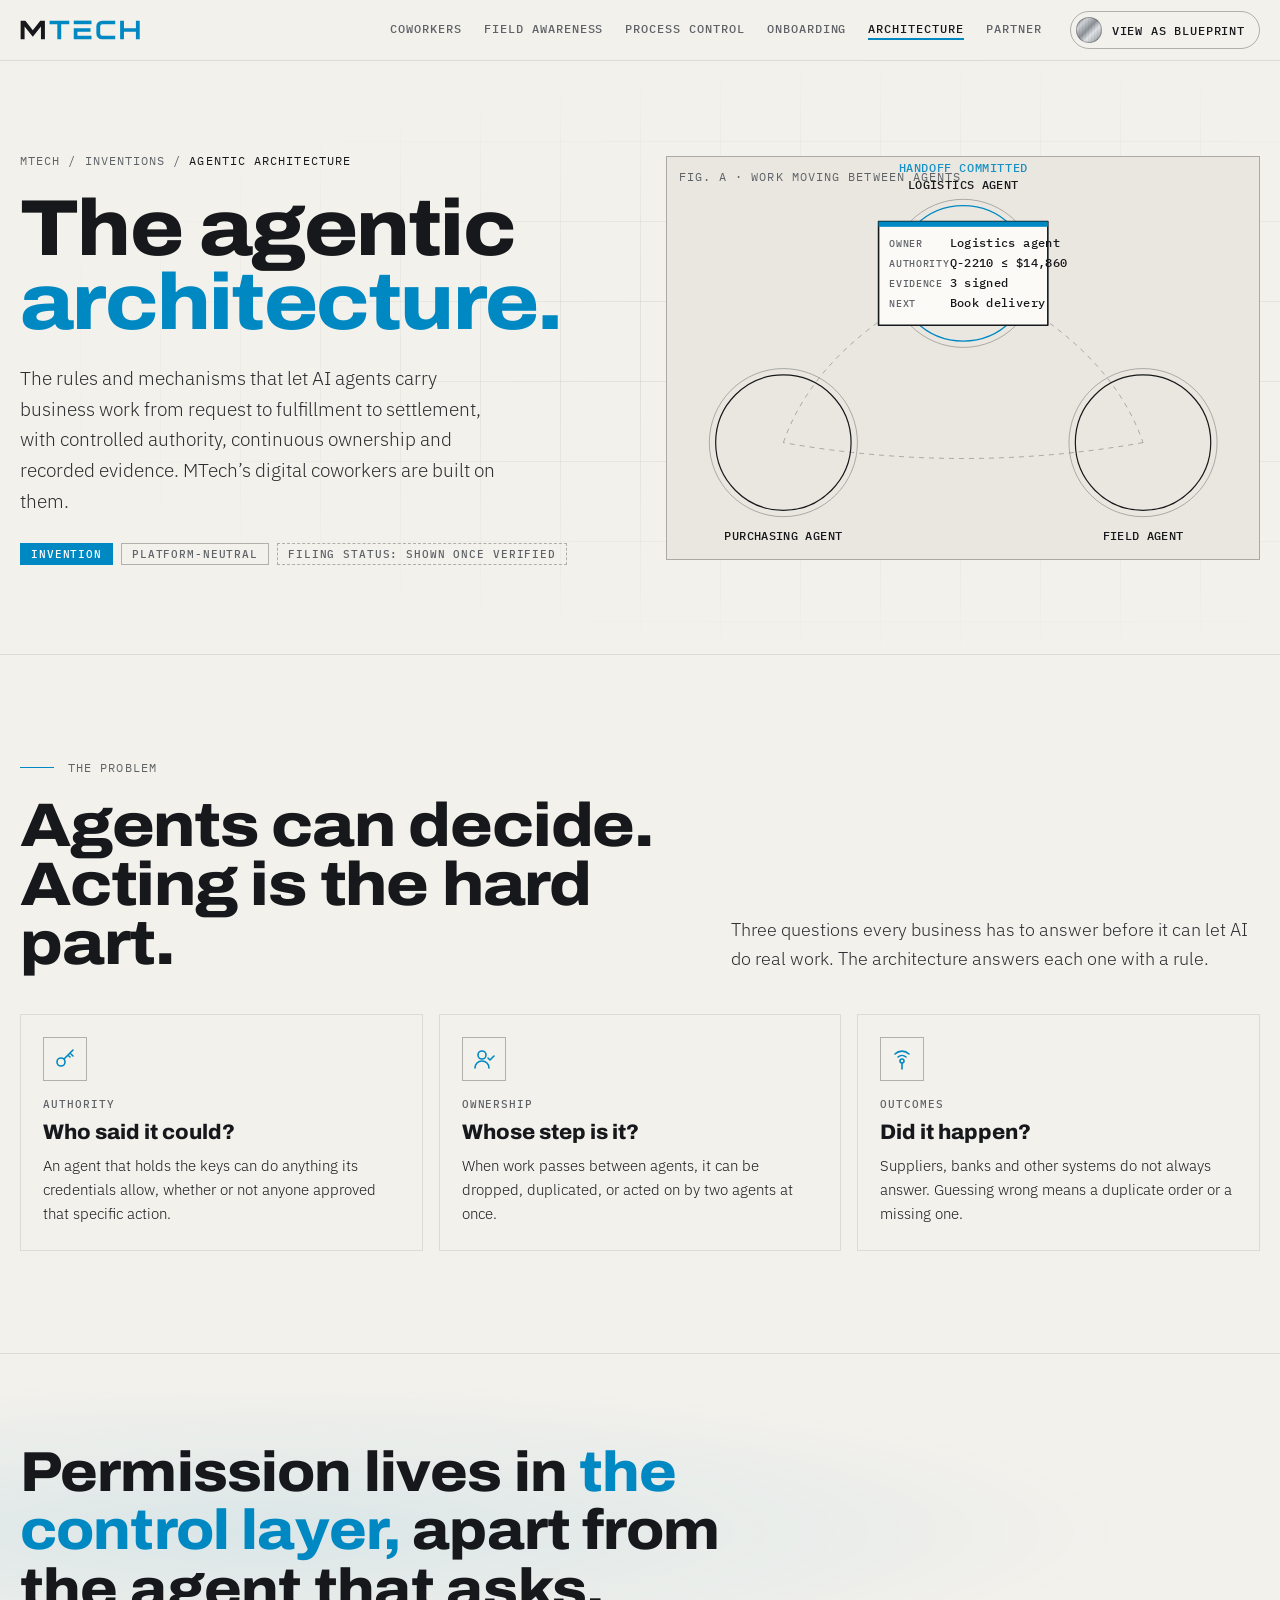
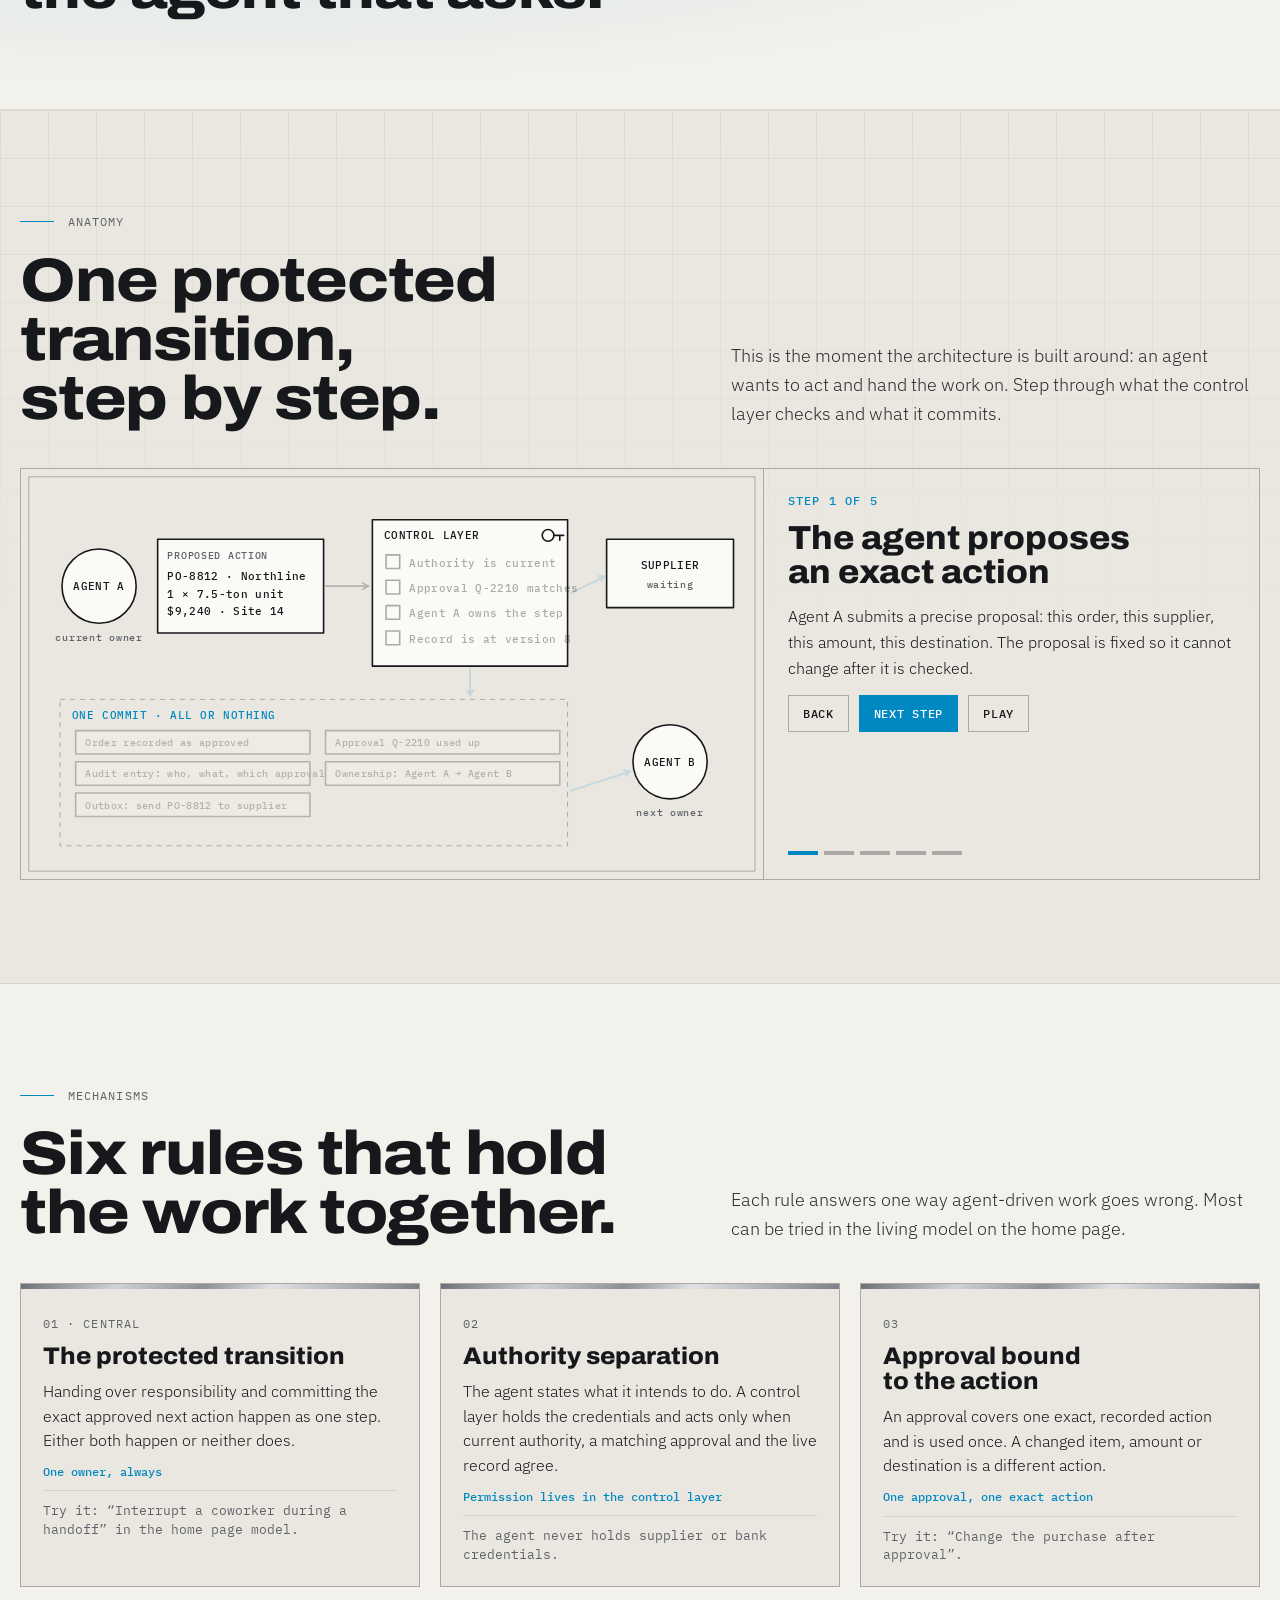
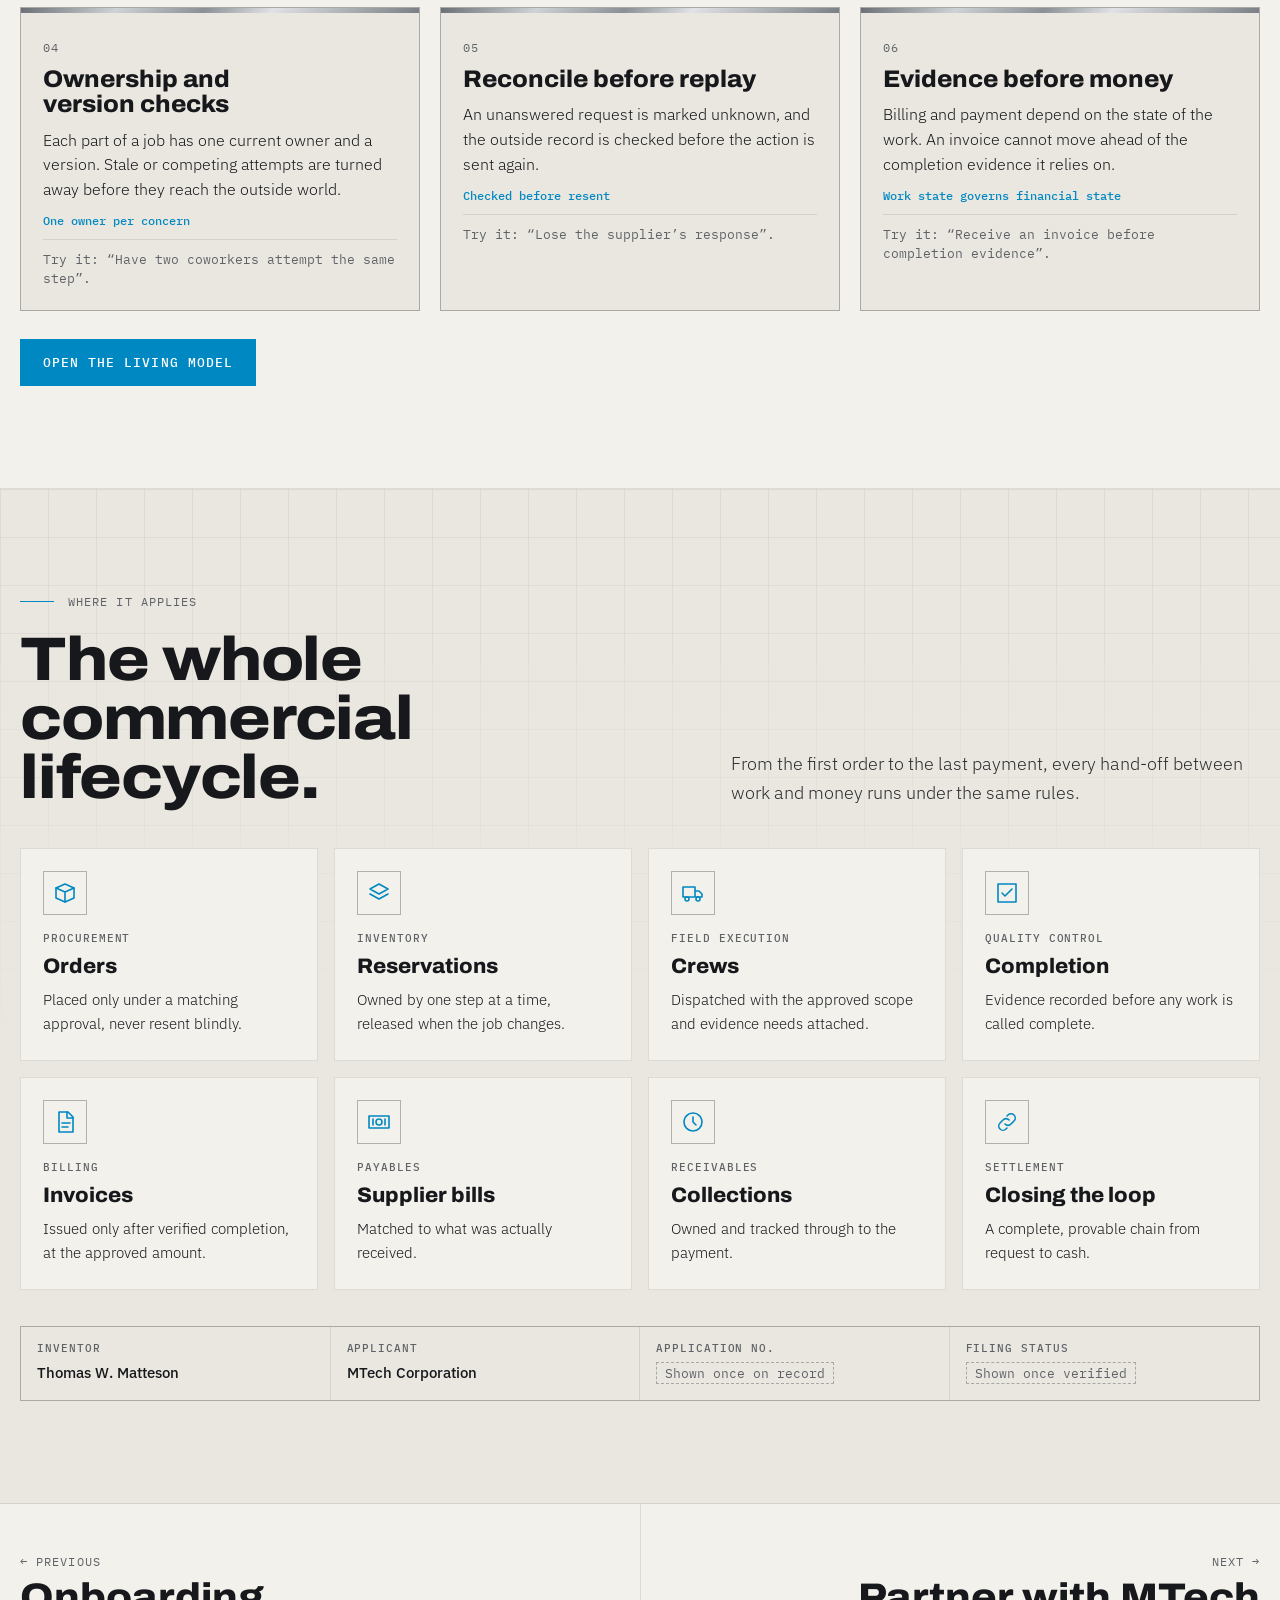
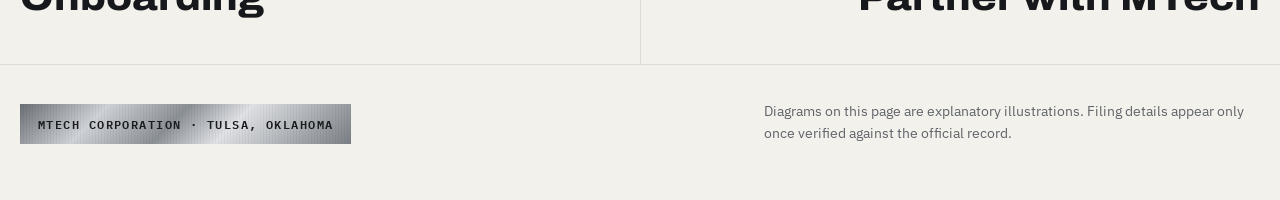
==== architecture.html @ e778b8a2 "Add MTech multi-page website Imports the MTech site design: home page with scroll reel and living mo" ====
<!doctype html>
<html lang="en">
<head>
<meta charset="utf-8">
<meta name="viewport" content="width=device-width,initial-scale=1,viewport-fit=cover">
<title>MTech Agentic Architecture</title>
<link rel="preconnect" href="https://fonts.googleapis.com">
<link rel="preconnect" href="https://fonts.gstatic.com" crossorigin>
<link rel="stylesheet" href="https://fonts.googleapis.com/css2?family=Archivo:wdth,wght@62..125,300..900&family=IBM+Plex+Mono:wght@400;500;600&family=IBM+Plex+Sans:wght@300;400;500;600&display=swap">
<link rel="stylesheet" href="site.css">
<style>
.anat{margin-top:40px;display:grid;grid-template-columns:minmax(0,1.5fr) minmax(0,1fr);border:1px solid var(--line)}
.anat svg{display:block;width:100%;height:auto;background:var(--bg2);border-right:1px solid var(--line)}
.anat .txt{padding:24px;display:flex;flex-direction:column;gap:14px;min-width:0}
.anat .stepn{font:500 12px var(--f-mono);letter-spacing:.1em;color:var(--accent);text-transform:uppercase}
.anat h3{font-size:clamp(26px,2.6vw,36px);font-weight:800;line-height:1.02;font-variation-settings:"wdth" 104}
.anat p{font-weight:300;font-size:16px}
.anat .dots{display:flex;gap:6px;margin-top:auto}
.anat .dots button{width:30px;height:4px;border:0;padding:0;background:var(--line)}
.anat .dots button[aria-current="step"]{background:var(--accent)}
@media(max-width:900px){.anat{grid-template-columns:1fr}.anat svg{border-right:0;border-bottom:1px solid var(--line)}}
.mgrid{display:grid;grid-template-columns:repeat(3,minmax(0,1fr));gap:20px;margin-top:40px}
.mc{border:1px solid var(--line);background:var(--bg2);padding:20px 22px 22px;display:grid;gap:10px;align-content:start;min-width:0}
.mc::before{content:"";height:5px;background:var(--metal);margin:-20px -22px 6px}
.mc h3{font-size:24px;font-weight:800;line-height:1.05;font-variation-settings:"wdth" 104}
.mc p{font-weight:300;font-size:15.5px}
.mc .k{font:500 11.5px/1.5 var(--f-mono);color:var(--accent)}
.mc .t{font:400 12.5px/1.5 var(--f-mono);color:var(--muted);border-top:1px solid var(--line2);padding-top:10px}
@media(max-width:1000px){.mgrid{grid-template-columns:1fr 1fr}}
@media(max-width:640px){.mgrid{grid-template-columns:1fr}}
</style>
</head>
<body>
<header class="nav">
  <div class="wrap">
    <a class="mark" href="./"><svg class="logo" viewBox="56 56 1890 314" role="img" aria-label="MTech"><path fill="currentColor" d="M66 66H140L257 215L374 66H447V360H385V160L257 318L128 160V360H66Z"/><g fill="var(--accent)"><path d="M520 66H830V122H703V360H642V122H520Z"/><path d="M900 66H1179V122H900Z"/><path d="M900 185H1163V242H958V304H1179V360H900Z"/><path d="M1345 66H1551V122H1350A35 35 0 0 0 1315 157V269A35 35 0 0 0 1350 304H1551V360H1345A90 90 0 0 1 1255 270V156A90 90 0 0 1 1345 66Z"/><path d="M1628 66H1688V185H1876V66H1936V360H1876V242H1688V360H1628Z"/></g></svg></a>
    <nav aria-label="Primary">
      <a href="coworkers.html">Coworkers</a>
      <a href="wearables.html">Field awareness</a>
      <a href="process.html">Process control</a>
      <a href="onboarding.html">Onboarding</a>
      <a href="architecture.html" aria-current="page">Architecture</a>
      <a href="partner.html">Partner</a>
    </nav>
    <button id="bp" class="sw" role="switch" aria-checked="false"><span class="knob"></span><span>View as blueprint</span></button>
  </div>
</header>

<main>
<section class="phero">
  <div class="wrap">
    <div>
      <div class="crumbs mono"><a href="./">MTech</a><span>/</span><span>Inventions</span><span>/</span><span style="color:var(--fg)">Agentic architecture</span></div>
      <h1>The agentic <span>architecture.</span></h1>
      <p class="sub">The rules and mechanisms that let AI agents carry business work from request to fulfillment to settlement, with controlled authority, continuous ownership and recorded evidence. MTech’s digital coworkers are built on them.</p>
      <div class="facts"><span class="chip solid">Invention</span><span class="chip">Platform-neutral</span><span class="chip pend">Filing status: shown once verified</span></div>
    </div>
    <div class="hvis"><span class="cap mono">FIG. A · Work moving between agents</span><svg id="hero" viewBox="0 0 560 380" role="img" aria-label="A unit of work passes from one agent to the next with its owner, authority, evidence and next action attached"></svg></div>
  </div>
</section>

<section class="s">
  <div class="wrap">
    <div class="sechd">
      <div><div class="eyebrow mono">The problem</div><h2 class="h2">Agents can decide.<br>Acting is the hard part.</h2></div>
      <p class="lede">Three questions every business has to answer before it can let AI do real work. The architecture answers each one with a rule.</p>
    </div>
    <div class="g3">
      <div class="feat"><span class="ic" data-icon="key"></span><span class="k">Authority</span><h3>Who said it could?</h3><p>An agent that holds the keys can do anything its credentials allow, whether or not anyone approved that specific action.</p></div>
      <div class="feat"><span class="ic" data-icon="owner"></span><span class="k">Ownership</span><h3>Whose step is it?</h3><p>When work passes between agents, it can be dropped, duplicated, or acted on by two agents at once.</p></div>
      <div class="feat"><span class="ic" data-icon="sensor"></span><span class="k">Outcomes</span><h3>Did it happen?</h3><p>Suppliers, banks and other systems do not always answer. Guessing wrong means a duplicate order or a missing one.</p></div>
    </div>
  </div>
</section>

<section class="statement">
  <div class="wrap"><p>Permission lives in <em>the control layer,</em> apart from the agent that asks.</p></div>
</section>

<section class="s alt">
  <div class="wrap">
    <div class="sechd">
      <div><div class="eyebrow mono">Anatomy</div><h2 class="h2">One protected transition,<br>step by step.</h2></div>
      <p class="lede">This is the moment the architecture is built around: an agent wants to act and hand the work on. Step through what the control layer checks and what it commits.</p>
    </div>
    <div class="anat">
      <svg id="anat" viewBox="0 0 760 420" role="img" aria-label="Diagram of a protected transition"></svg>
      <div class="txt" aria-live="polite">
        <span class="stepn" id="aN"></span>
        <h3 id="aT"></h3>
        <p id="aP"></p>
        <div class="row"><button class="sbtn" id="aPrev">Back</button><button class="sbtn go" id="aNext">Next step</button><button class="sbtn" id="aPlay">Play</button></div>
        <div class="dots" id="aDots"></div>
      </div>
    </div>
  </div>
</section>

<section class="s">
  <div class="wrap">
    <div class="sechd">
      <div><div class="eyebrow mono">Mechanisms</div><h2 class="h2">Six rules that hold<br>the work together.</h2></div>
      <p class="lede">Each rule answers one way agent-driven work goes wrong. Most can be tried in the living model on the home page.</p>
    </div>
    <div class="mgrid">
      <article class="mc"><span class="mono">01 · Central</span><h3>The protected transition</h3><p>Handing over responsibility and committing the exact approved next action happen as one step. Either both happen or neither does.</p><p class="k">One owner, always</p><p class="t">Try it: “Interrupt a coworker during a handoff” in the home page model.</p></article>
      <article class="mc"><span class="mono">02</span><h3>Authority separation</h3><p>The agent states what it intends to do. A control layer holds the credentials and acts only when current authority, a matching approval and the live record agree.</p><p class="k">Permission lives in the control layer</p><p class="t">The agent never holds supplier or bank credentials.</p></article>
      <article class="mc"><span class="mono">03</span><h3>Approval bound to the action</h3><p>An approval covers one exact, recorded action and is used once. A changed item, amount or destination is a different action.</p><p class="k">One approval, one exact action</p><p class="t">Try it: “Change the purchase after approval”.</p></article>
      <article class="mc"><span class="mono">04</span><h3>Ownership and version checks</h3><p>Each part of a job has one current owner and a version. Stale or competing attempts are turned away before they reach the outside world.</p><p class="k">One owner per concern</p><p class="t">Try it: “Have two coworkers attempt the same step”.</p></article>
      <article class="mc"><span class="mono">05</span><h3>Reconcile before replay</h3><p>An unanswered request is marked unknown, and the outside record is checked before the action is sent again.</p><p class="k">Checked before resent</p><p class="t">Try it: “Lose the supplier’s response”.</p></article>
      <article class="mc"><span class="mono">06</span><h3>Evidence before money</h3><p>Billing and payment depend on the state of the work. An invoice cannot move ahead of the completion evidence it relies on.</p><p class="k">Work state governs financial state</p><p class="t">Try it: “Receive an invoice before completion evidence”.</p></article>
    </div>
    <div class="row" style="margin-top:28px"><a class="btn pri" href="./#model">Open the living model</a></div>
  </div>
</section>

<section class="s alt">
  <div class="wrap">
    <div class="sechd">
      <div><div class="eyebrow mono">Where it applies</div><h2 class="h2">The whole commercial<br>lifecycle.</h2></div>
      <p class="lede">From the first order to the last payment, every hand-off between work and money runs under the same rules.</p>
    </div>
    <div class="g4">
      <div class="feat"><span class="ic" data-icon="box"></span><span class="k">Procurement</span><h3>Orders</h3><p>Placed only under a matching approval, never resent blindly.</p></div>
      <div class="feat"><span class="ic" data-icon="layers"></span><span class="k">Inventory</span><h3>Reservations</h3><p>Owned by one step at a time, released when the job changes.</p></div>
      <div class="feat"><span class="ic" data-icon="truck"></span><span class="k">Field execution</span><h3>Crews</h3><p>Dispatched with the approved scope and evidence needs attached.</p></div>
      <div class="feat"><span class="ic" data-icon="check"></span><span class="k">Quality control</span><h3>Completion</h3><p>Evidence recorded before any work is called complete.</p></div>
      <div class="feat"><span class="ic" data-icon="doc"></span><span class="k">Billing</span><h3>Invoices</h3><p>Issued only after verified completion, at the approved amount.</p></div>
      <div class="feat"><span class="ic" data-icon="money"></span><span class="k">Payables</span><h3>Supplier bills</h3><p>Matched to what was actually received.</p></div>
      <div class="feat"><span class="ic" data-icon="clock"></span><span class="k">Receivables</span><h3>Collections</h3><p>Owned and tracked through to the payment.</p></div>
      <div class="feat"><span class="ic" data-icon="link"></span><span class="k">Settlement</span><h3>Closing the loop</h3><p>A complete, provable chain from request to cash.</p></div>
    </div>
    <div class="filing">
      <div><span>Inventor</span><strong>Thomas W. Matteson</strong></div>
      <div><span>Applicant</span><strong>MTech Corporation</strong></div>
      <div><span>Application no.</span><em>Shown once on record</em></div>
      <div><span>Filing status</span><em>Shown once verified</em></div>
    </div>
  </div>
</section>

<nav class="pager" aria-label="More from MTech">
  <a href="onboarding.html"><span class="mono">← Previous</span><b>Onboarding</b></a>
  <a href="partner.html"><span class="mono">Next →</span><b>Partner with MTech</b></a>
</nav>
</main>

<footer>
  <div class="wrap">
    <div class="plate"><span>MTECH CORPORATION · TULSA, OKLAHOMA</span></div>
    <p>Diagrams on this page are explanatory illustrations. Filing details appear only once verified against the official record.</p>
  </div>
</footer>

<script src="site.js"></script>
<script>
(function(){
var $=MT.$,S=MT.S,T=MT.T;

/* hero: capsule handed from agent to agent around a loop */
(function(){
  var svg=$('#hero');
  var N=[{p:[110,270],n:'Purchasing',next:'Place PO'},{p:[280,110],n:'Logistics',next:'Book delivery'},{p:[450,270],n:'Field',next:'Dispatch crew'}];
  var c=[280,220],paths=[];
  for(var i=0;i<3;i++){var a=N[i].p,b=N[(i+1)%3].p,mx=(a[0]+b[0])/2,my=(a[1]+b[1])/2,qx=mx+(mx-c[0])*.6,qy=my+(my-c[1])*.6;
    paths.push(S('path',{d:'M'+a[0]+' '+a[1]+' Q'+qx+' '+qy+' '+b[0]+' '+b[1],class:'thin dash'},svg))}
  var rings=N.map(function(n){var g=S('g',{},svg);S('circle',{cx:n.p[0],cy:n.p[1],r:70,class:'thin'},g);var r=S('circle',{cx:n.p[0],cy:n.p[1],r:64,class:'ln',style:'stroke-width:1.2'},g);
    T(n.n.toUpperCase()+' AGENT',{x:n.p[0],y:n.p[1]+(n.p[1]<200?-80:92),class:'lblf',style:'text-anchor:middle'},g);return r});
  var flash=T('HANDOFF COMMITTED',{class:'lbla',style:'text-anchor:middle;opacity:0'},svg);
  var cap=MT.capsule(svg,160,[['OWNER',''],['AUTHORITY','Q-2210 ≤ $14,860'],['EVIDENCE',''],['NEXT','']]);
  var PER=3.4,MOVE=1.9;
  MT.loop(svg,function(t,still){
    if(still)t=MOVE+.3;
    var k=Math.floor(t/PER),seg=k%3,loc=t-k*PER,dst=(seg+1)%3,arrived=loc>=MOVE,e=MT.ease(MT.clamp(loc/MOVE));
    var p=paths[seg],pt=p.getPointAtLength(p.getTotalLength()*e),at=arrived?dst:seg;
    cap.g.setAttribute('transform','translate('+pt.x+' '+pt.y+')');
    cap.vals[0].textContent=N[at].n+' agent';cap.vals[2].textContent=(k+2+(arrived?1:0))+' signed';cap.vals[3].textContent=N[at].next;
    rings.forEach(function(r,i){r.setAttribute('class',i===at?'acc':'ln')});
    var d=N[dst].p;flash.setAttribute('x',d[0]);flash.setAttribute('y',d[1]+(d[1]<200?-96:-80));flash.style.opacity=arrived?String(1-MT.clamp((loc-MOVE)/(PER-MOVE))*.7):'0';
  });
})();

/* anatomy stepper */
(function(){
  var svg=$('#anat');MT.frame(svg,760,420);
  function grp(){return S('g',{},svg)}
  var gA=grp(),gC=grp(),gK=grp(),gX=grp(),gB=grp(),gR=grp();
  /* agent A with its proposal */
  S('circle',{cx:80,cy:120,r:38,class:'ln fillp'},gA);T('AGENT A',{x:80,y:124,class:'lblf',style:'text-anchor:middle'},gA);T('current owner',{x:80,y:176,class:'lbl',style:'text-anchor:middle'},gA);
  var prop=S('g',{},gA);S('rect',{x:140,y:72,width:170,height:96,class:'ln fillp'},prop);T('PROPOSED ACTION',{x:150,y:92,class:'lbl'},prop);
  T('PO-8812 · Northline',{x:150,y:114,class:'lblf'},prop);T('1 × 7.5-ton unit',{x:150,y:132,class:'lblf'},prop);T('$9,240 · Site 14',{x:150,y:150,class:'lblf'},prop);
  /* control layer with its checks */
  S('rect',{x:360,y:52,width:200,height:150,class:'ln fillp'},gC);T('CONTROL LAYER',{x:372,y:72,class:'lblf'},gC);
  S('circle',{cx:540,cy:68,r:6,class:'ln'},gC);S('path',{d:'M546 68H556M552 68V73',class:'ln'},gC);
  var checks=['Authority is current','Approval Q-2210 matches','Agent A owns the step','Record is at version 8'].map(function(s,i){var g=S('g',{},gK);var b=S('rect',{x:374,y:88+i*26,width:14,height:14,class:'ln'},g);var m=T('✓',{x:376,y:100+i*26,class:'lbla',style:'opacity:0'},g);T(s,{x:398,y:100+i*26,class:'lblf'},g);return {b:b,m:m}});
  /* one commit */
  var cm=S('rect',{x:40,y:236,width:520,height:150,class:'thin dash',fill:'none'},gX);T('ONE COMMIT · ALL OR NOTHING',{x:52,y:256,class:'lbla'},gX);
  var commits=['Order recorded as approved','Approval Q-2210 used up','Audit entry: who, what, which approval','Ownership: Agent A → Agent B','Outbox: send PO-8812 to supplier'].map(function(s,i){var x=56+(i%2)*256,y=282+Math.floor(i/2)*32;var g=S('g',{style:'opacity:.25'},gX);S('rect',{x:x,y:y-14,width:240,height:24,class:'ln fillp'},g);T(s,{x:x+10,y:y+2,class:'lblf',style:'font-size:10.5px'},g);return g});
  /* external system and agent B */
  S('rect',{x:600,y:72,width:130,height:70,class:'ln fillp'},gB);T('SUPPLIER',{x:665,y:102,class:'lblf',style:'text-anchor:middle'},gB);var ext=T('waiting',{x:665,y:122,class:'lbl',style:'text-anchor:middle'},gB);
  S('circle',{cx:665,cy:300,r:38,class:'ln fillp'},gB);T('AGENT B',{x:665,y:304,class:'lblf',style:'text-anchor:middle'},gB);var bsub=T('next owner',{x:665,y:356,class:'lbl',style:'text-anchor:middle'},gB);
  var a1=S('g',{},gR);MT.arrow(a1,312,120,356,120);
  var a2=S('g',{},gR);MT.arrow(a2,460,204,460,232,'acc');
  var a3=S('g',{},gR);MT.arrow(a3,562,128,598,110,'acc');
  var a4=S('g',{},gR);MT.arrow(a4,562,330,624,310,'acc');
  var STEPS=[
    {t:'The agent proposes an exact action',p:'Agent A submits a precise proposal: this order, this supplier, this amount, this destination. The proposal is fixed so it cannot change after it is checked.'},
    {t:'The control layer checks what must be true',p:'Working from its own rules, the control layer works out what has to hold: the agent’s authority is current, approval Q-2210 matches this exact order, Agent A owns this step, and the record has not moved on.'},
    {t:'Everything commits together',p:'The order, the use of the approval, the audit entry, the transfer of ownership to Agent B and the instruction to send the order are saved in one step. If any part fails, none of it happens.'},
    {t:'The control layer acts with its own credentials',p:'Only after the commit does the control layer send the order, using credentials the agent never held. Agent B now owns the work and can see exactly what is pending.'},
    {t:'The result is recorded, or reconciled',p:'If the supplier confirms, the result is recorded. If no answer comes, the outcome is treated as unknown and checked against the supplier’s records before anything is sent again. Agent A can no longer act on this step.'}
  ];
  var cur=0,dots=$('#aDots');
  STEPS.forEach(function(s,i){var b=document.createElement('button');b.setAttribute('aria-label','Step '+(i+1));b.addEventListener('click',function(){go(i)});dots.appendChild(b)});
  function go(i){cur=(i+STEPS.length)%STEPS.length;var s=STEPS[cur];
    $('#aN').textContent='Step '+(cur+1)+' of '+STEPS.length;$('#aT').textContent=s.t;$('#aP').textContent=s.p;
    MT.$$('button',dots).forEach(function(b,j){if(j===cur)b.setAttribute('aria-current','step');else b.removeAttribute('aria-current')});
    prop.style.opacity=1;a1.style.opacity=cur>=1?1:.25;
    checks.forEach(function(c,j){var on=cur>=1;c.m.style.opacity=on?1:0;c.b.setAttribute('class',on?'acc':'ln')});
    gK.style.opacity=cur>=1?1:.35;
    a2.style.opacity=cur>=2?1:.15;cm.setAttribute('class',cur>=2?'acc dash':'thin dash');
    commits.forEach(function(g){g.style.opacity=cur>=2?1:.25});
    a3.style.opacity=cur>=3?1:.15;a4.style.opacity=cur>=2?1:.15;
    ext.textContent=cur<3?'waiting':cur===3?'order sent':'confirmed SO-55190';
    bsub.textContent=cur>=2?'owner now':'next owner';
    gA.style.opacity=cur>=4?.45:1;
  }
  $('#aNext').addEventListener('click',function(){stop();go(cur+1)});
  $('#aPrev').addEventListener('click',function(){stop();go(cur-1)});
  var timer=null;function stop(){if(timer){clearInterval(timer);timer=null;$('#aPlay').textContent='Play'}}
  $('#aPlay').addEventListener('click',function(){if(timer){stop();return}this.textContent='Pause';go(0);timer=setInterval(function(){if(cur===STEPS.length-1){stop();return}go(cur+1)},2600)});
  go(0);
})();
})();
</script>
</body>
</html>
---- site.css ----
/* MTech shared styles for the detail pages: the same tokens, nav, blueprint mode and components as the home page. */
:root{
  --bg:#15171a; --bg2:#1b1e22; --panel:#21252a; --fg:#f1ede4; --muted:#9c9ea1;
  --line:rgba(241,237,228,.24); --line2:rgba(241,237,228,.09);
  --accent:#2dd4ff; --accent-ink:#031e27;
  --metal:linear-gradient(135deg,#6a6f75 0%,#cfd2d6 24%,#8b9096 46%,#e0e2e5 63%,#7a7f85 100%);
  --brush:repeating-linear-gradient(90deg,rgba(255,255,255,.05) 0 1px,transparent 1px 3px);
  --f-display:'Archivo','Arial Narrow',Arial,sans-serif;
  --f-body:'IBM Plex Sans',system-ui,-apple-system,'Segoe UI',sans-serif;
  --f-mono:'IBM Plex Mono',ui-monospace,Consolas,monospace;
  color-scheme:dark;
}
@media (prefers-color-scheme:light){
  :root:not([data-theme="dark"]){--bg:#f3f1ec;--bg2:#eae7e0;--panel:#fbfaf7;--fg:#16181b;--muted:#5f6368;--line:rgba(22,24,27,.3);--line2:rgba(22,24,27,.1);--accent:#0088c2;--accent-ink:#ffffff;--brush:repeating-linear-gradient(90deg,rgba(0,0,0,.04) 0 1px,transparent 1px 3px);color-scheme:light}
}
:root[data-theme="light"]{--bg:#f3f1ec;--bg2:#eae7e0;--panel:#fbfaf7;--fg:#16181b;--muted:#5f6368;--line:rgba(22,24,27,.3);--line2:rgba(22,24,27,.1);--accent:#0088c2;--accent-ink:#ffffff;--brush:repeating-linear-gradient(90deg,rgba(0,0,0,.04) 0 1px,transparent 1px 3px);color-scheme:light}
:root.bp.bp{--bg:#0a2847;--bg2:#0d3257;--panel:#0d3257;--fg:#e9f2fc;--muted:#93b4d8;--line:rgba(190,222,255,.5);--line2:rgba(190,222,255,.16);--accent:#8be6ff;--accent-ink:#04233b;color-scheme:dark}

*{box-sizing:border-box}
html{scroll-behavior:smooth;padding-top:env(safe-area-inset-top,0px);padding-bottom:env(safe-area-inset-bottom,0px)}
body{margin:0;background:var(--bg);color:var(--fg);font:400 17px/1.6 var(--f-body);transition:background .6s,color .6s;overflow-x:hidden}
body::before{content:"";position:fixed;inset:0 0 auto;height:env(safe-area-inset-top,0px);z-index:60;background:var(--bg)}
a{color:inherit}
h1,h2,h3,h4{font-family:var(--f-display);margin:0;text-wrap:balance}
p{margin:0}
img{max-width:100%}
[hidden]{display:none!important}
.wrap{max-width:1280px;margin:0 auto;padding-left:max(20px,env(safe-area-inset-left,0px));padding-right:max(20px,env(safe-area-inset-right,0px))}
.mono{font-family:var(--f-mono);font-size:12px;letter-spacing:.09em;text-transform:uppercase;color:var(--muted)}
:focus-visible{outline:2px solid var(--accent);outline-offset:3px}
button{font:inherit;color:inherit;cursor:pointer}

svg .ln{fill:none;stroke:var(--fg);stroke-width:1.6;vector-effect:non-scaling-stroke;stroke-linejoin:round;stroke-linecap:round}
svg .thin{fill:none;stroke:var(--line);stroke-width:1;vector-effect:non-scaling-stroke}
svg .dash{stroke-dasharray:5 5}
svg .acc{fill:none;stroke:var(--accent);stroke-width:2;vector-effect:non-scaling-stroke}
svg .fillp{fill:var(--panel)}
svg .fillbg{fill:var(--bg)}
svg .fillacc{fill:var(--accent)}
svg .lbl{font:500 10.5px var(--f-mono);fill:var(--muted);letter-spacing:.07em}
svg .lblf{font:500 11.5px var(--f-mono);fill:var(--fg);letter-spacing:.03em}
svg .lbla{font:500 11.5px var(--f-mono);fill:var(--accent);letter-spacing:.05em}
svg .lblk{font:600 11.5px var(--f-mono);fill:var(--accent-ink);letter-spacing:.05em}
svg .ttl{font:700 15px var(--f-display);fill:var(--fg)}
svg .num{fill:var(--bg);stroke:var(--fg);stroke-width:1;vector-effect:non-scaling-stroke}
svg .numt{font:500 10.5px var(--f-mono);fill:var(--fg);text-anchor:middle}
.ann{opacity:0;transition:opacity .6s;pointer-events:none}
.bp .ann{opacity:1}

/* nav */
.nav{position:sticky;top:env(safe-area-inset-top,0px);z-index:50;background:color-mix(in srgb,var(--bg) 88%,transparent);backdrop-filter:blur(10px);border-bottom:1px solid var(--line2)}
.nav .wrap{display:flex;align-items:center;gap:28px;height:60px}
.mark{font:800 22px var(--f-display);font-variation-settings:"wdth" 118;letter-spacing:.02em;text-decoration:none}
.nav nav{display:flex;gap:22px;margin-left:auto}
.nav nav a{font:500 12px var(--f-mono);letter-spacing:.08em;text-transform:uppercase;text-decoration:none;color:var(--muted);white-space:nowrap}
.nav nav a:hover,.nav nav a[aria-current="page"]{color:var(--fg)}
.nav nav a[aria-current="page"]{box-shadow:inset 0 -2px 0 var(--accent);padding-bottom:4px}
.sw{display:flex;align-items:center;gap:10px;background:none;border:1px solid var(--line);border-radius:999px;padding:5px 14px 5px 5px;font:500 12px var(--f-mono);letter-spacing:.07em;text-transform:uppercase;white-space:nowrap}
.sw .knob{width:26px;height:26px;border-radius:50%;background:var(--metal);box-shadow:inset 0 0 0 1px rgba(0,0,0,.25);position:relative}
.sw .knob::after{content:"";position:absolute;inset:0;border-radius:50%;background:var(--brush)}
.sw[aria-checked="true"]{border-color:var(--accent);color:var(--accent)}
.sw[aria-checked="true"] .knob{background:var(--accent)}
@media(max-width:1180px){.nav nav{display:none}.sw{margin-left:auto}}
@media(max-width:420px){.sw{font-size:10.5px;padding-right:10px}}

.logo{display:block;height:20px;width:auto;color:var(--fg)}
.eye .logo{height:26px}
/* page hero */
.phero{position:relative;border-bottom:1px solid var(--line2);overflow:hidden}
.phero::before{content:"";position:absolute;inset:0;background:linear-gradient(var(--line2) 1px,transparent 1px) 0 0/80px 80px,linear-gradient(90deg,var(--line2) 1px,transparent 1px) 0 0/80px 80px;-webkit-mask-image:radial-gradient(ellipse at 72% 50%,#000 0,transparent 72%);mask-image:radial-gradient(ellipse at 72% 50%,#000 0,transparent 72%)}
.phero .wrap{position:relative;display:grid;grid-template-columns:minmax(0,1fr) minmax(0,1fr);gap:clamp(24px,4vw,64px);align-items:center;padding-block:clamp(48px,7vw,96px)}
.crumbs{display:flex;flex-wrap:wrap;gap:8px;align-items:center;margin-bottom:22px}
.crumbs a{text-decoration:none}
.crumbs a:hover{color:var(--fg)}
.phero h1{font-weight:800;font-variation-settings:"wdth" 110;font-size:clamp(44px,6.2vw,92px);line-height:.94;letter-spacing:-.022em}
.phero h1 span{color:var(--accent)}
.phero .sub{max-width:44ch;margin-top:22px;font-size:clamp(17px,1.5vw,20px);font-weight:300;opacity:.9}
.facts{display:flex;flex-wrap:wrap;gap:8px;margin-top:26px}
.hvis{min-width:0;border:1px solid var(--line);background:var(--bg2);position:relative}
.hvis svg{display:block;width:100%;height:auto}
.hvis .cap{position:absolute;left:12px;top:10px}
@media(max-width:900px){.phero .wrap{grid-template-columns:1fr}}

/* sections */
section.s{padding-block:clamp(64px,8vw,112px);border-bottom:1px solid var(--line2)}
.eyebrow{display:flex;gap:14px;align-items:center;margin-bottom:20px}
.eyebrow::before{content:"";width:34px;height:1px;background:var(--accent)}
.h2{font-size:clamp(34px,4.8vw,70px);font-weight:800;line-height:.96;letter-spacing:-.02em;font-variation-settings:"wdth" 112}
.lede{max-width:60ch;margin-top:20px;font-size:clamp(17px,1.4vw,19px);font-weight:300;opacity:.9}
.chip{display:inline-block;padding:3px 10px;border:1px solid var(--line);font:500 11px var(--f-mono);letter-spacing:.08em;text-transform:uppercase;color:var(--muted);white-space:nowrap}
.chip.on{border-color:var(--accent);color:var(--accent)}
.chip.pend{border-style:dashed}
.chip.solid{background:var(--accent);color:var(--accent-ink);border-color:var(--accent)}
.facts .chip{white-space:normal}
@media(max-width:900px){.phero .wrap{grid-template-columns:minmax(0,1fr)}}
.btn{display:inline-flex;align-items:center;gap:10px;padding:14px 22px;border:1px solid var(--line);text-decoration:none;font:500 13px var(--f-mono);letter-spacing:.08em;text-transform:uppercase;background:none;transition:border-color .25s,filter .25s}
.btn:hover{border-color:var(--fg)}
.btn.pri{background:var(--accent);color:var(--accent-ink);border-color:var(--accent)}
.btn.pri:hover{filter:brightness(1.1)}
.sbtn{background:none;border:1px solid var(--line);padding:10px 14px;font:500 12px var(--f-mono);letter-spacing:.06em;text-transform:uppercase}
.sbtn:hover:not(:disabled){border-color:var(--fg)}
.sbtn:disabled{opacity:.4;cursor:default}
.sbtn.go{background:var(--accent);color:var(--accent-ink);border-color:var(--accent)}
.row{display:flex;flex-wrap:wrap;gap:10px;align-items:center}
.cols3{display:grid;grid-template-columns:repeat(3,minmax(0,1fr));border-top:1px solid var(--line);margin-top:40px}
.cols3>div{padding:22px 22px 22px 0;border-right:1px solid var(--line2);min-width:0}
.cols3>div+div{padding-left:22px}
.cols3>div:last-child{border-right:0}
.cols3 h3{font-size:24px;font-weight:800;font-variation-settings:"wdth" 104;margin:8px 0 8px}
.cols3 p{font-weight:300;font-size:16px}
@media(max-width:820px){.cols3{grid-template-columns:1fr}.cols3>div,.cols3>div+div{padding:20px 0;border-right:0;border-bottom:1px solid var(--line2)}}
.panel{border:1px solid var(--line);background:var(--bg2)}
.panel>.hd{padding:14px 18px;border-bottom:1px solid var(--line);display:flex;flex-wrap:wrap;gap:10px;justify-content:space-between;align-items:center;background:var(--panel)}
.panel>.bd{padding:18px}
.ledger{list-style:none;margin:0;padding:0;font:400 12.5px/1.5 var(--f-mono);display:grid;gap:4px;max-height:220px;overflow:auto}
.ledger li{border-left:2px solid var(--line);padding-left:10px;color:var(--muted)}
.ledger li b{color:var(--fg);font-weight:500}
.ledger li.hold{border-color:var(--accent);color:var(--accent)}
.maps{display:grid;grid-template-columns:repeat(4,minmax(0,1fr));column-gap:24px;border-top:1px solid var(--line);margin-top:36px}
@media(max-width:1000px){.maps{grid-template-columns:repeat(2,minmax(0,1fr))}}
@media(max-width:620px){.maps{grid-template-columns:1fr}}
.maps div{padding:16px 4px 16px 0;border-bottom:1px solid var(--line2);min-width:0}
.maps b{display:block;font:500 11px var(--f-mono);letter-spacing:.09em;text-transform:uppercase;color:var(--accent);margin-bottom:4px}
.maps span{font-size:15.5px;font-weight:300}
.filing{border:1px solid var(--line);display:grid;grid-template-columns:repeat(4,minmax(0,1fr));margin-top:36px}
.filing div{padding:14px 16px;border-right:1px solid var(--line2);min-width:0}
.filing div:last-child{border-right:0}
.filing span{display:block;font:500 10.5px var(--f-mono);letter-spacing:.09em;text-transform:uppercase;color:var(--muted);margin-bottom:4px}
.filing strong{font:500 14.5px/1.35 var(--f-body)}
.filing em{font-style:normal;font:400 12.5px var(--f-mono);border:1px dashed var(--line);padding:2px 8px;display:inline-block;color:var(--muted)}
@media(max-width:820px){.filing{grid-template-columns:1fr 1fr}.filing div{border-bottom:1px solid var(--line2)}}

/* prev / next */
.pager{display:grid;grid-template-columns:1fr 1fr;border-bottom:1px solid var(--line2)}
.pager a{padding:clamp(28px,4vw,48px) max(20px,env(safe-area-inset-left,0px));text-decoration:none;display:grid;gap:6px;min-width:0;transition:background .3s}
.pager a+a{border-left:1px solid var(--line2);text-align:right;padding-right:max(20px,env(safe-area-inset-right,0px))}
.pager a:hover{background:var(--bg2)}
.pager b{font:800 clamp(24px,3vw,40px)/1 var(--f-display);font-variation-settings:"wdth" 108}
.pager a:hover b{color:var(--accent)}
@media(max-width:600px){.pager{grid-template-columns:1fr}.pager a+a{border-left:0;border-top:1px solid var(--line2);text-align:left}}

footer{padding-block:36px 56px}
footer .wrap{display:flex;flex-wrap:wrap;gap:16px 40px;justify-content:space-between;align-items:flex-end}
.plate{background:var(--metal);color:#1a1c1f;padding:10px 18px;font:600 12px var(--f-mono);letter-spacing:.12em;position:relative}
.plate::after{content:"";position:absolute;inset:0;background:var(--brush)}
.plate span{position:relative}
footer p{max-width:62ch;font-size:13.5px;color:var(--muted)}
/* ---------- component kit ---------- */
/* section header: title left, lede right */
.sechd{display:grid;grid-template-columns:minmax(0,1.1fr) minmax(0,.9fr);gap:20px clamp(24px,5vw,80px);align-items:end}
.sechd .lede{margin-top:0}
.sechd .ix{font:800 clamp(64px,8vw,120px)/.8 var(--f-display);color:transparent;-webkit-text-stroke:1px var(--line);font-variation-settings:"wdth" 110;margin-bottom:6px;display:block}
@media(max-width:860px){.sechd{grid-template-columns:1fr}}
/* alternating bands */
section.s.alt{background:var(--bg2);position:relative}
section.s.alt::before{content:"";position:absolute;inset:0;pointer-events:none;background:linear-gradient(var(--line2) 1px,transparent 1px) 0 0/48px 48px,linear-gradient(90deg,var(--line2) 1px,transparent 1px) 0 0/48px 48px;-webkit-mask-image:linear-gradient(180deg,#000,transparent 60%);mask-image:linear-gradient(180deg,#000,transparent 60%);opacity:.6}
section.s.alt>.wrap{position:relative}
/* grids whose column count always divides the list */
.g2,.g3,.g4{display:grid;gap:16px;margin-top:40px}
.g2{grid-template-columns:repeat(2,minmax(0,1fr))}
.g3{grid-template-columns:repeat(3,minmax(0,1fr))}
.g4{grid-template-columns:repeat(4,minmax(0,1fr))}
@media(max-width:1000px){.g4{grid-template-columns:repeat(2,minmax(0,1fr))}}
@media(max-width:860px){.g3{grid-template-columns:1fr}}
@media(max-width:620px){.g2,.g4{grid-template-columns:1fr}}
/* feature cards with a drawn icon */
.feat{border:1px solid var(--line2);background:var(--bg);padding:22px 22px 24px;display:flex;flex-direction:column;gap:10px;min-width:0;position:relative;transition:border-color .3s,transform .3s}
.alt .feat{background:var(--bg)}
.feat:hover{border-color:var(--accent);transform:translateY(-2px)}
.feat .ic{width:44px;height:44px;border:1px solid var(--line);display:grid;place-items:center;color:var(--accent);margin-bottom:6px}
.feat .ic svg{width:24px;height:24px}
.feat .k{font:500 10.5px var(--f-mono);letter-spacing:.09em;text-transform:uppercase;color:var(--muted)}
.feat h3{font-size:21px;font-weight:800;line-height:1.1;font-variation-settings:"wdth" 102}
.feat p{font-weight:300;font-size:15px}
.feat .tag{margin-top:auto;padding-top:10px;font:500 11.5px/1.4 var(--f-mono);color:var(--accent)}
/* statement band */
.statement{padding-block:clamp(56px,7vw,96px);border-bottom:1px solid var(--line2);background:radial-gradient(ellipse at 20% 50%,color-mix(in srgb,var(--accent) 10%,transparent),transparent 60%)}
.statement p{font:800 clamp(30px,4.4vw,64px)/1.04 var(--f-display);font-variation-settings:"wdth" 108;letter-spacing:-.015em;max-width:22ch;text-wrap:balance}
.statement p em{font-style:normal;color:var(--accent)}
.statement .by{margin-top:18px}
/* numbered process strip */
.strip{display:grid;grid-auto-flow:column;grid-auto-columns:minmax(0,1fr);margin-top:40px;counter-reset:st;border-top:1px solid var(--line)}
.strip>div{position:relative;padding:22px 18px 4px 0;min-width:0;counter-increment:st}
.strip>div::before{content:"0" counter(st);display:block;font:800 30px var(--f-display);color:var(--accent);font-variation-settings:"wdth" 100}
.strip>div::after{content:"";position:absolute;top:-4px;left:0;width:7px;height:7px;background:var(--accent)}
.strip h3{font-size:19px;font-weight:800;font-variation-settings:"wdth" 102;margin:6px 0 6px}
.strip p{font-weight:300;font-size:14.5px}
@media(max-width:900px){.strip{grid-auto-flow:row;grid-template-columns:1fr 1fr;grid-auto-columns:auto}.strip>div{border-bottom:1px solid var(--line2);padding-bottom:16px}}
@media(max-width:900px){.strip.odd{grid-template-columns:1fr}}
@media(max-width:560px){.strip{grid-template-columns:1fr}}
/* side-by-side comparison */
.vs{display:grid;grid-template-columns:1fr 1fr;border:1px solid var(--line);margin-top:40px}
.vs>div{padding:24px 26px;min-width:0}
.vs>div+div{border-left:1px solid var(--line);background:color-mix(in srgb,var(--accent) 6%,var(--bg2))}
.vs h3{font-size:24px;font-weight:800;font-variation-settings:"wdth" 104;margin:6px 0 14px}
.vs ul{list-style:none;margin:0;padding:0;display:grid;gap:10px}
.vs li{display:grid;grid-template-columns:22px 1fr;gap:10px;font-size:15.5px;line-height:1.4}
.vs li::before{content:"✕";color:var(--muted);font:500 13px var(--f-mono)}
.vs>div+div li::before{content:"✓";color:var(--accent)}
@media(max-width:760px){.vs{grid-template-columns:1fr}.vs>div+div{border-left:0;border-top:1px solid var(--line)}}
@keyframes in{from{opacity:0;transform:translateY(4px)}}
@media(prefers-reduced-motion:reduce){html{scroll-behavior:auto}*{transition-duration:.01ms!important;animation:none!important}}
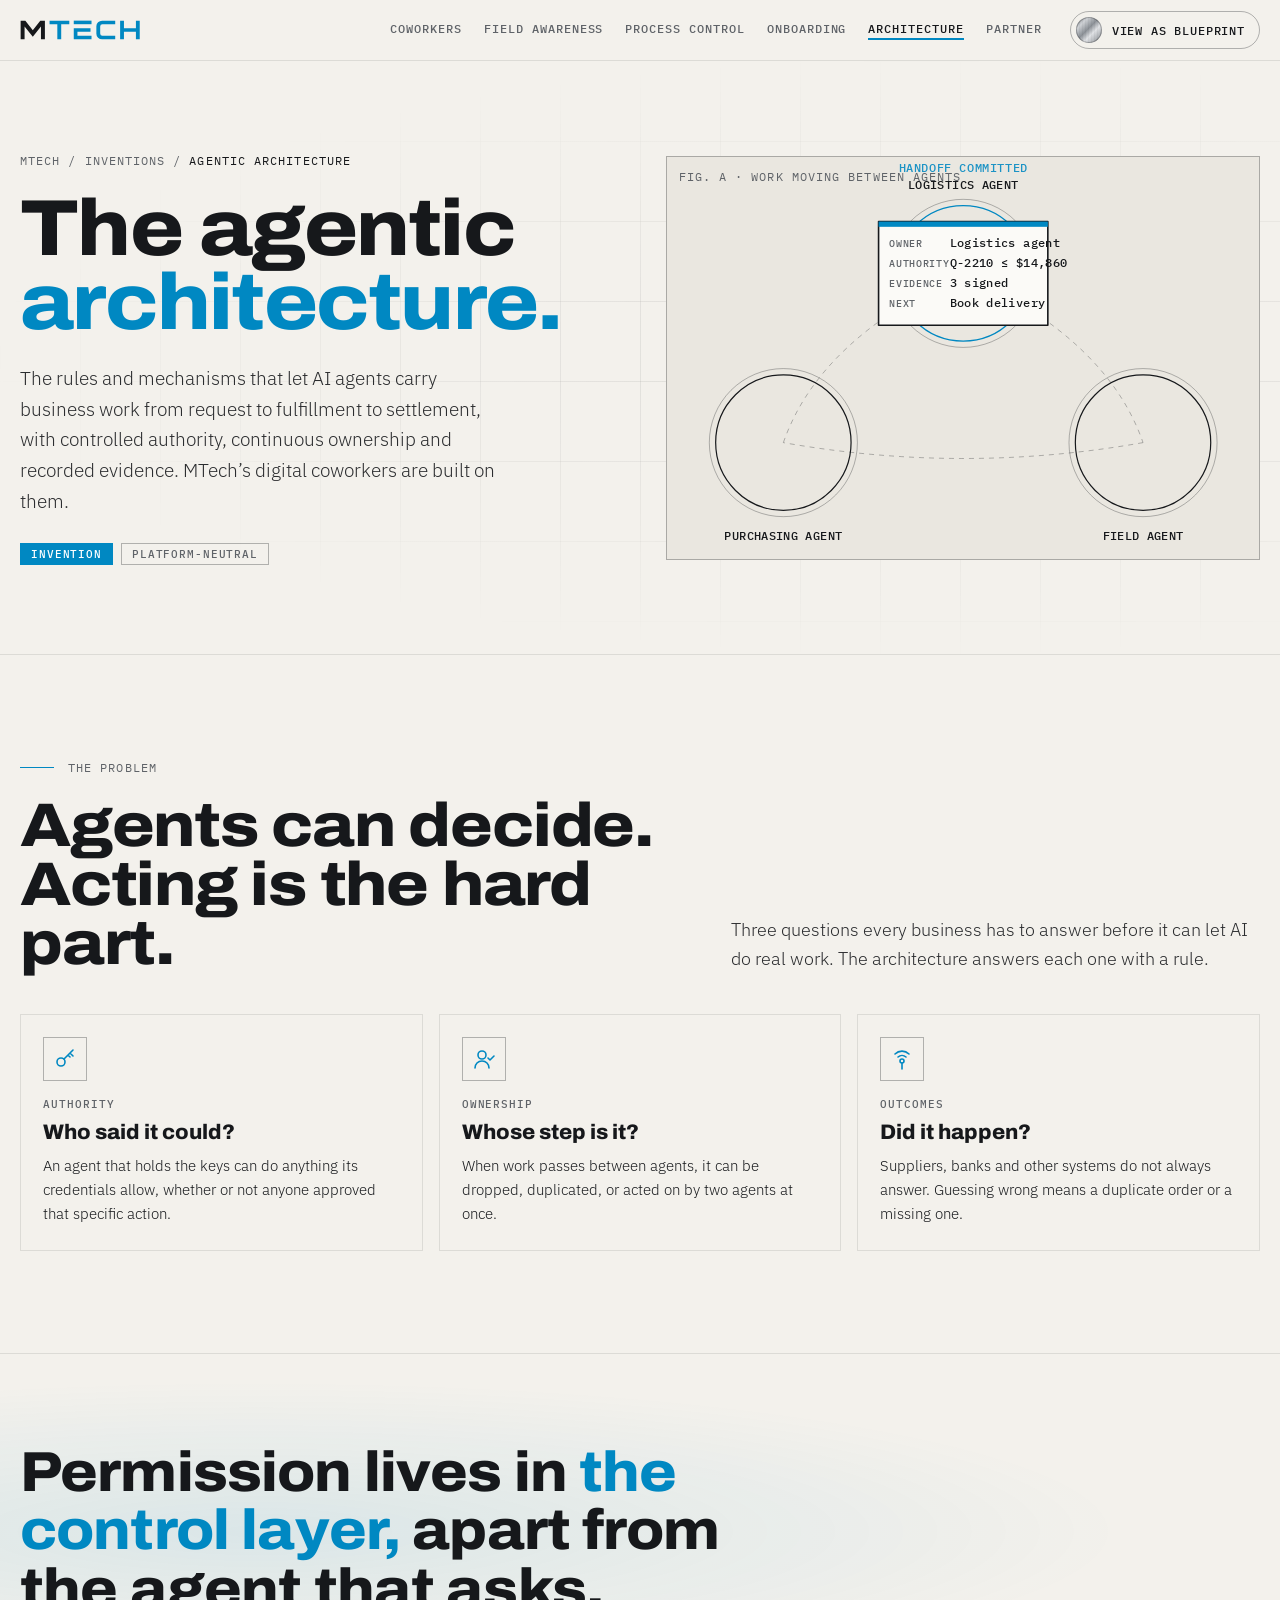
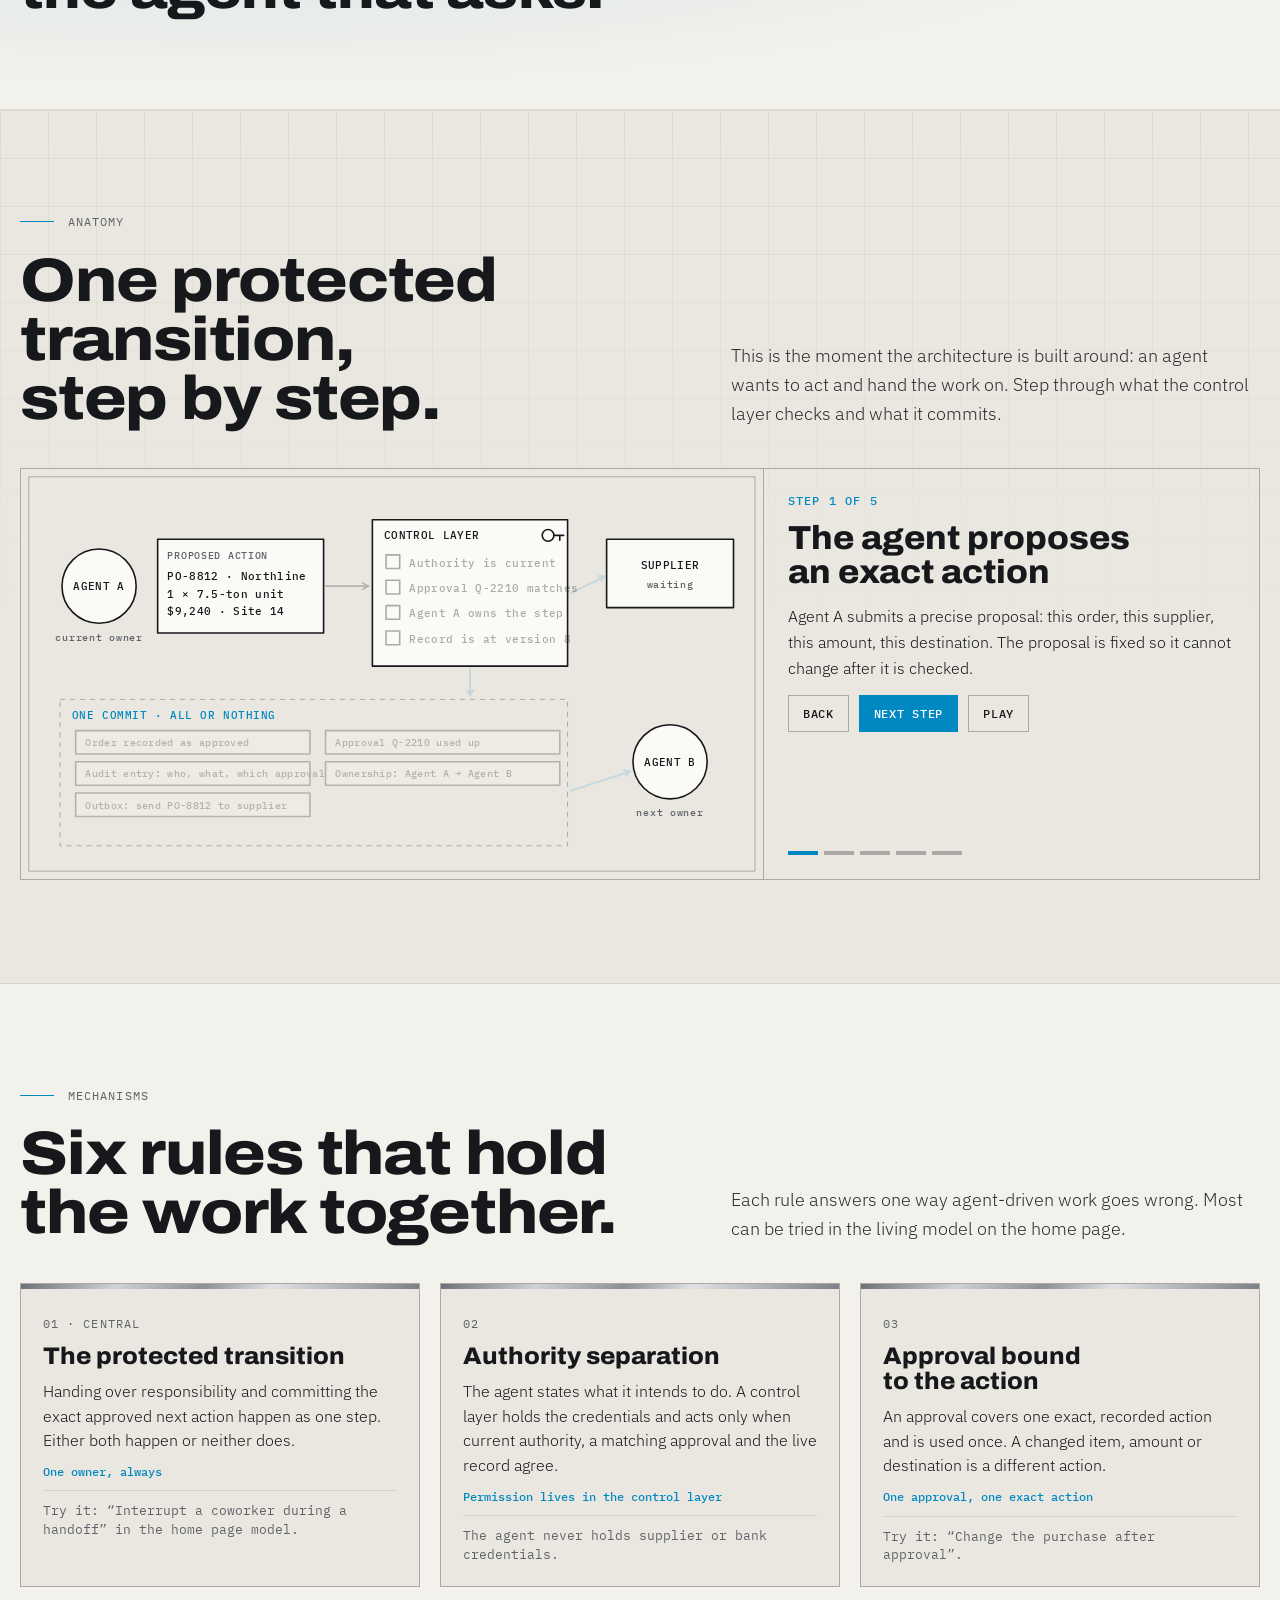
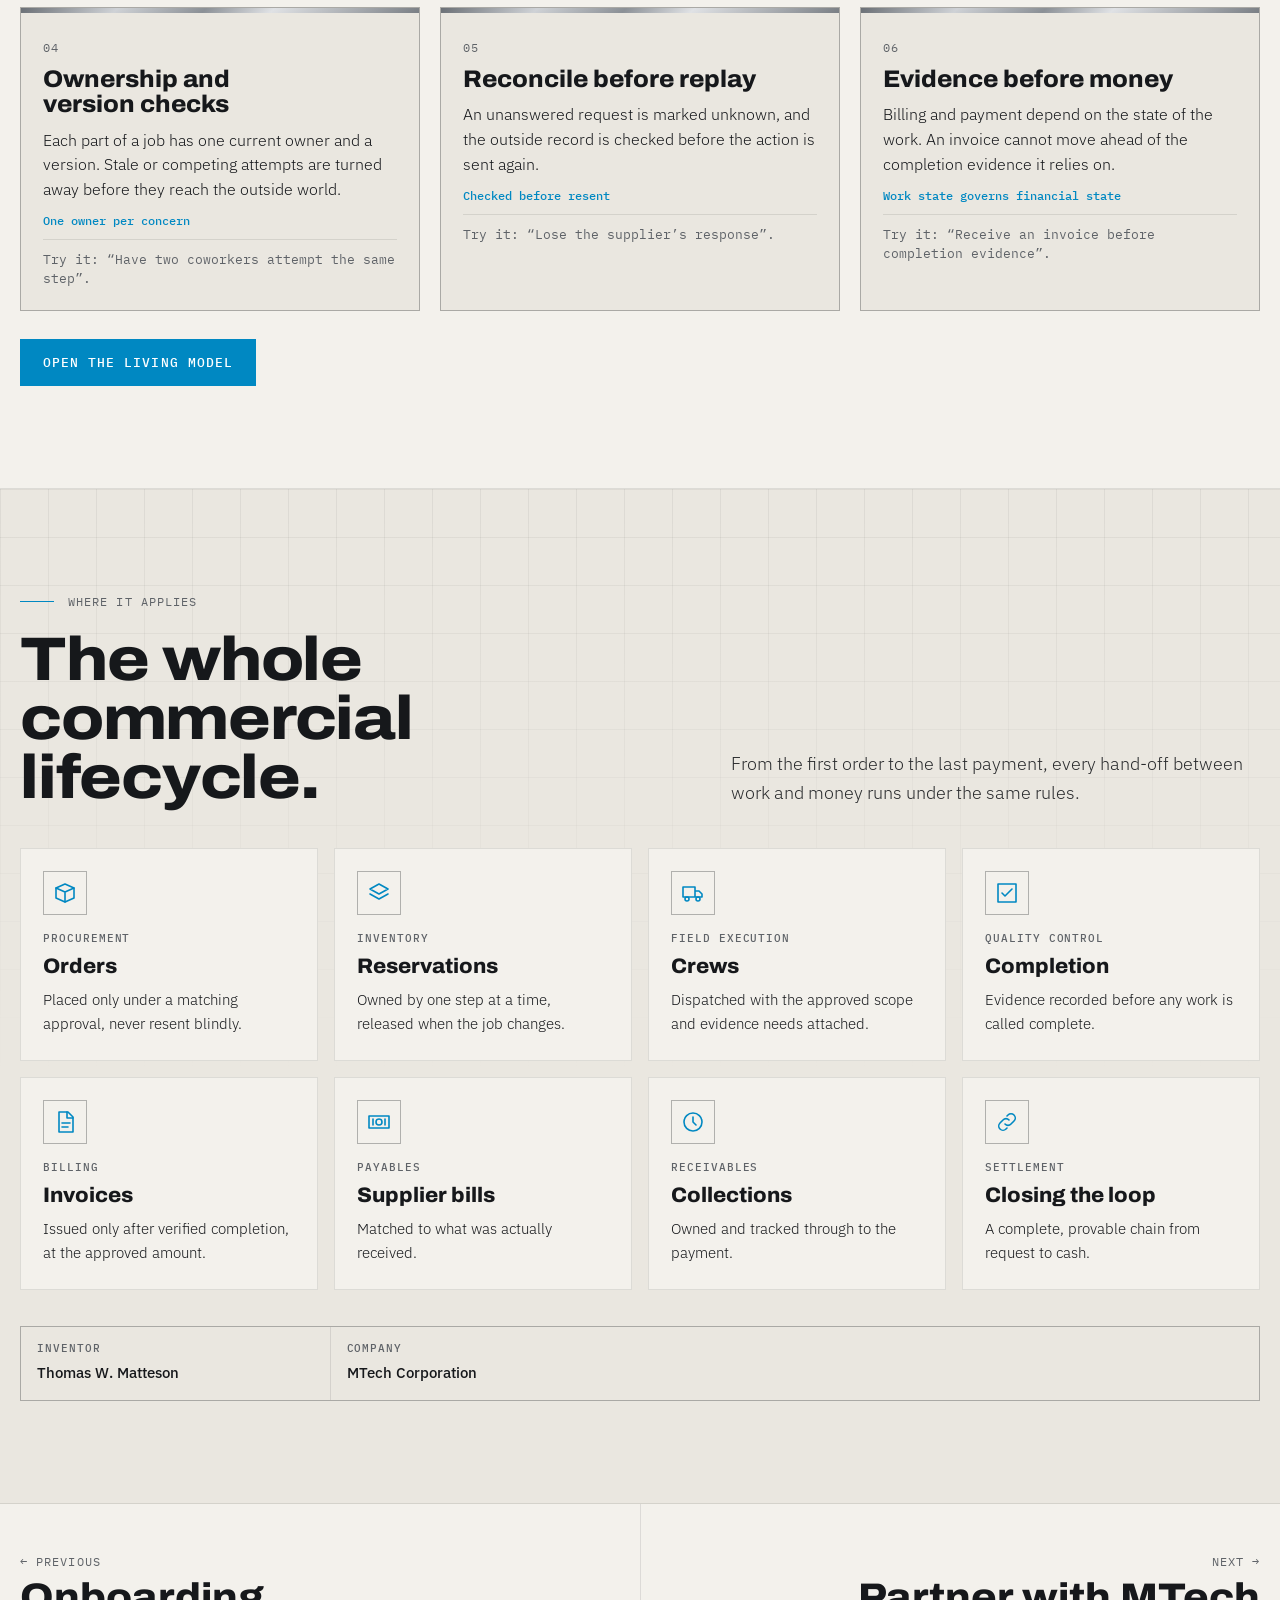
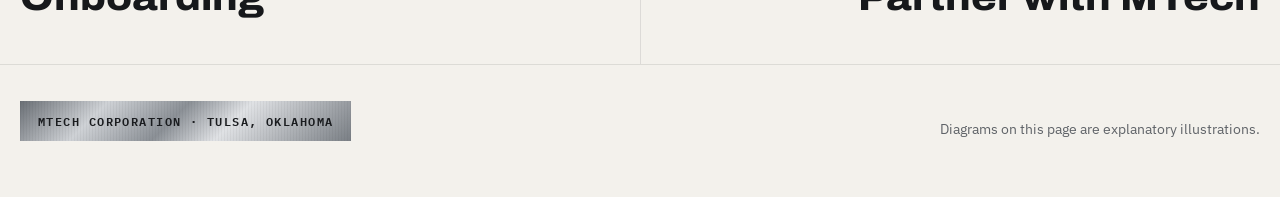
==== commit 74fff725: "Remove unconfirmed filing language, wire contact form, add GitHub Pages deploy - Drop application nu" ====
--- a/architecture.html
+++ b/architecture.html
@@ -53,7 +53,7 @@
       <div class="crumbs mono"><a href="./">MTech</a><span>/</span><span>Inventions</span><span>/</span><span style="color:var(--fg)">Agentic architecture</span></div>
       <h1>The agentic <span>architecture.</span></h1>
       <p class="sub">The rules and mechanisms that let AI agents carry business work from request to fulfillment to settlement, with controlled authority, continuous ownership and recorded evidence. MTech’s digital coworkers are built on them.</p>
-      <div class="facts"><span class="chip solid">Invention</span><span class="chip">Platform-neutral</span><span class="chip pend">Filing status: shown once verified</span></div>
+      <div class="facts"><span class="chip solid">Invention</span><span class="chip">Platform-neutral</span></div>
     </div>
     <div class="hvis"><span class="cap mono">FIG. A · Work moving between agents</span><svg id="hero" viewBox="0 0 560 380" role="img" aria-label="A unit of work passes from one agent to the next with its owner, authority, evidence and next action attached"></svg></div>
   </div>
@@ -132,9 +132,7 @@
     </div>
     <div class="filing">
       <div><span>Inventor</span><strong>Thomas W. Matteson</strong></div>
-      <div><span>Applicant</span><strong>MTech Corporation</strong></div>
-      <div><span>Application no.</span><em>Shown once on record</em></div>
-      <div><span>Filing status</span><em>Shown once verified</em></div>
+      <div><span>Company</span><strong>MTech Corporation</strong></div>
     </div>
   </div>
 </section>
@@ -148,7 +146,7 @@
 <footer>
   <div class="wrap">
     <div class="plate"><span>MTECH CORPORATION · TULSA, OKLAHOMA</span></div>
-    <p>Diagrams on this page are explanatory illustrations. Filing details appear only once verified against the official record.</p>
+    <p>Diagrams on this page are explanatory illustrations.</p>
   </div>
 </footer>
 
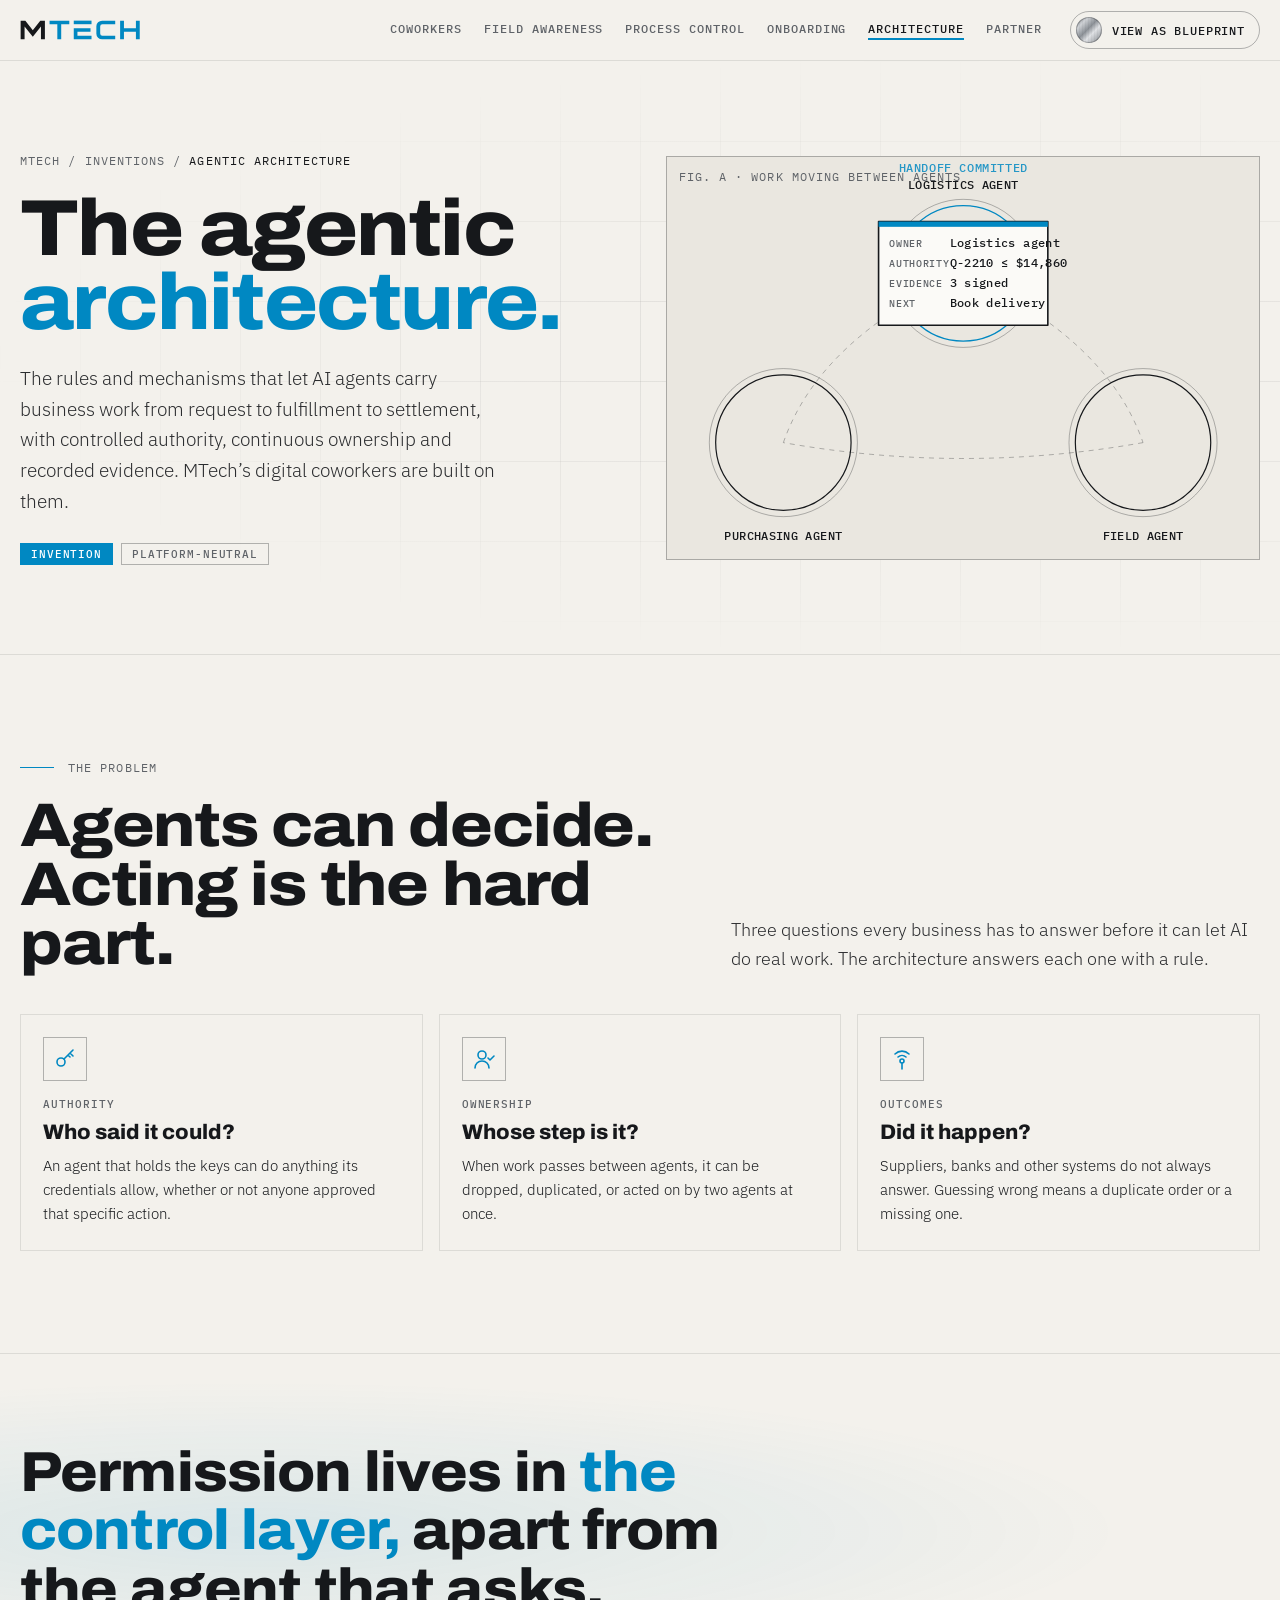
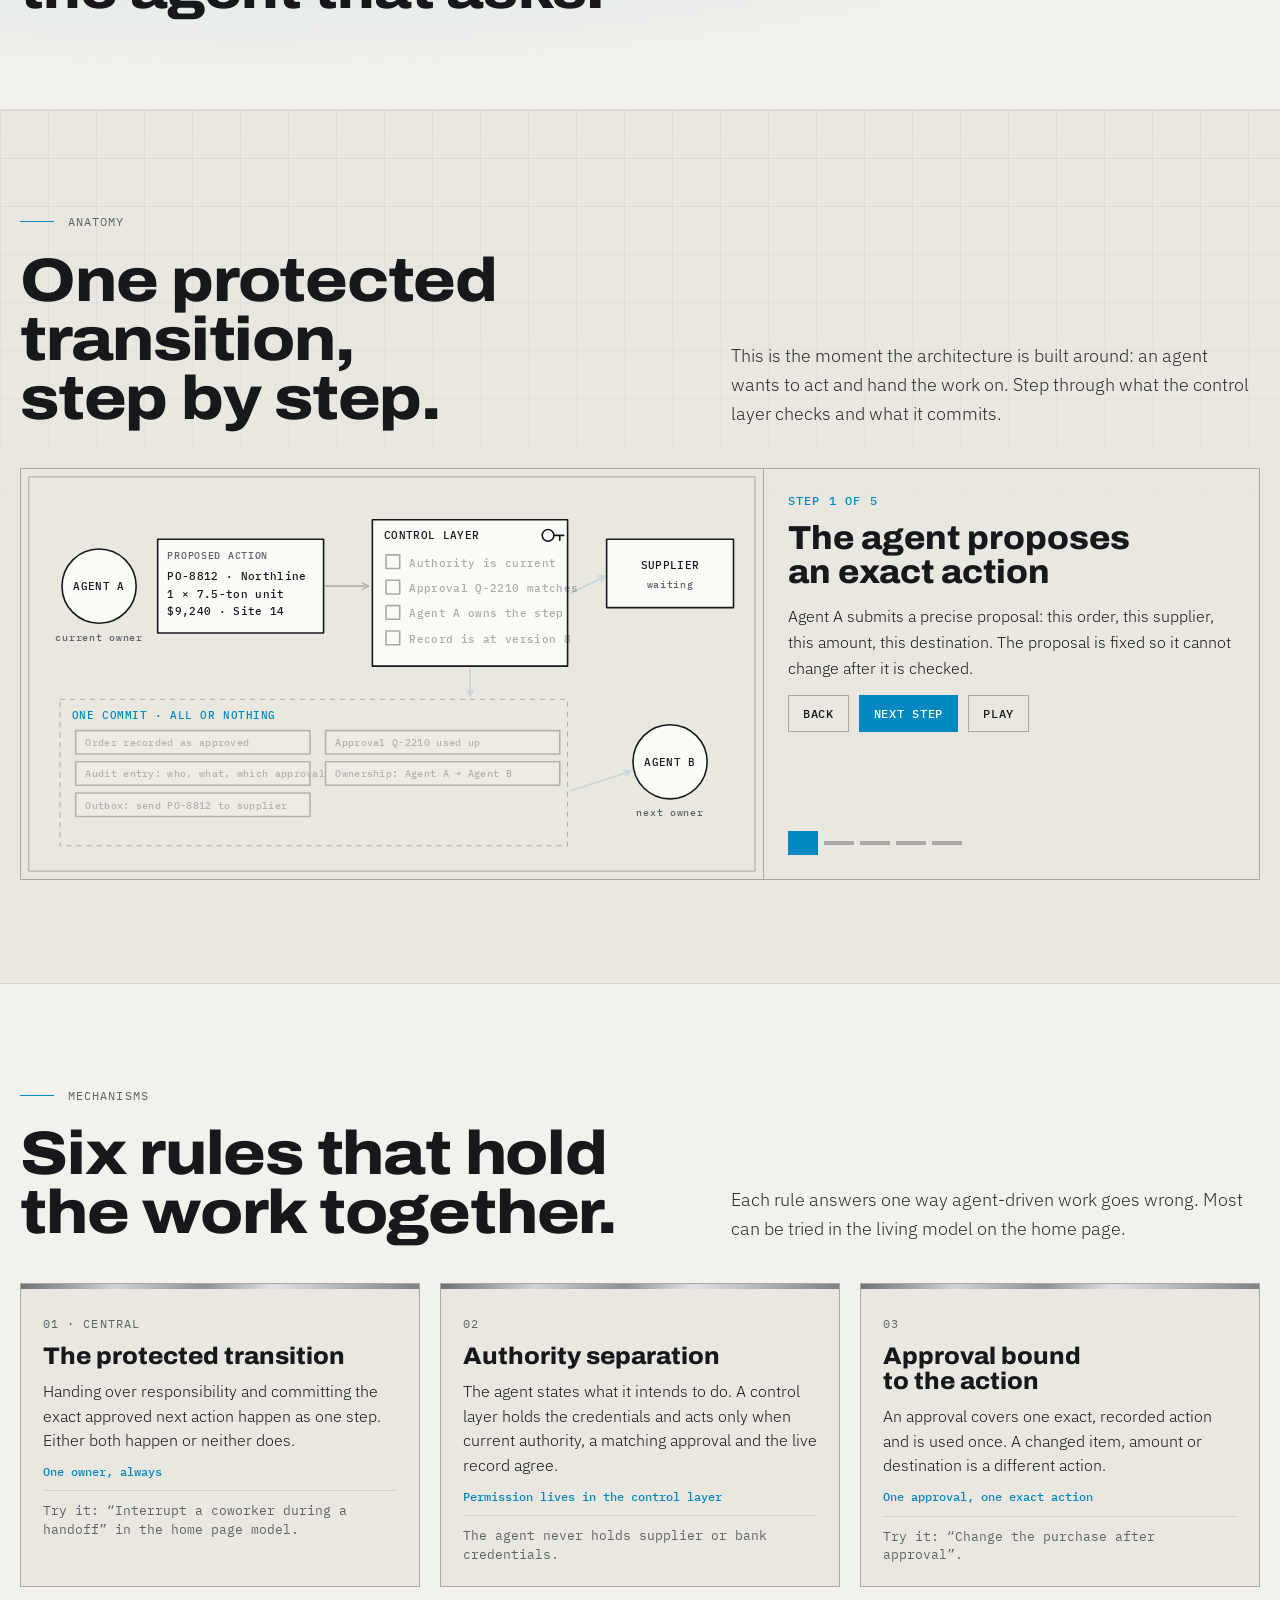
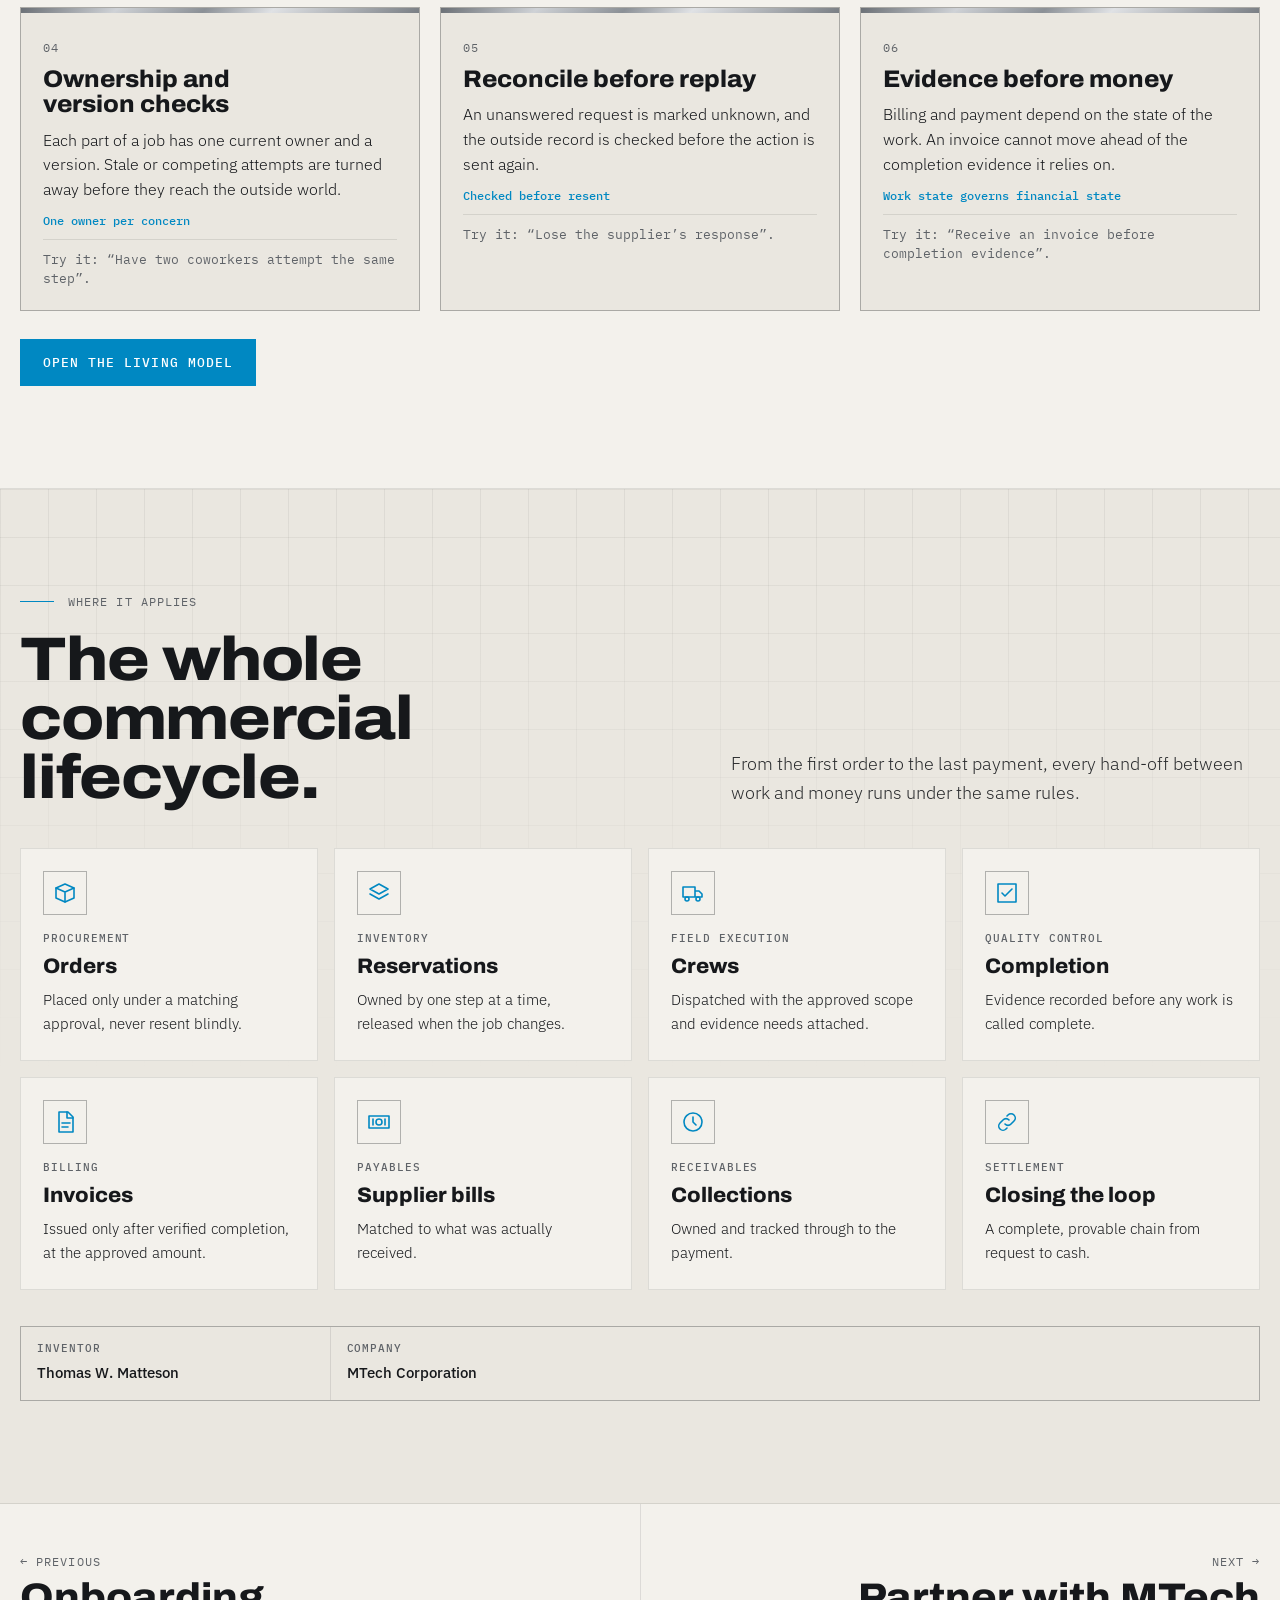
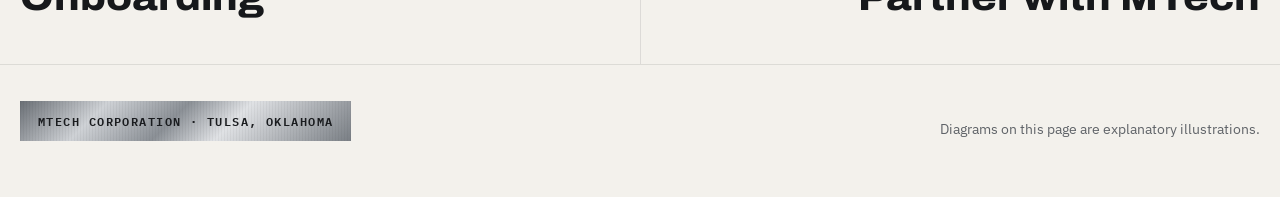
==== commit b0e4ae6f: "Mobile pass: fix overlapping and clipped text, cramped layouts, small tap targets - Home reel: stack" ====
--- a/architecture.html
+++ b/architecture.html
@@ -10,15 +10,16 @@
 <link rel="stylesheet" href="site.css">
 <style>
 .anat{margin-top:40px;display:grid;grid-template-columns:minmax(0,1.5fr) minmax(0,1fr);border:1px solid var(--line)}
-.anat svg{display:block;width:100%;height:auto;background:var(--bg2);border-right:1px solid var(--line)}
+.anatv{min-width:0;overflow-x:auto;background:var(--bg2);border-right:1px solid var(--line)}
+.anat svg{display:block;width:100%;height:auto}
 .anat .txt{padding:24px;display:flex;flex-direction:column;gap:14px;min-width:0}
 .anat .stepn{font:500 12px var(--f-mono);letter-spacing:.1em;color:var(--accent);text-transform:uppercase}
 .anat h3{font-size:clamp(26px,2.6vw,36px);font-weight:800;line-height:1.02;font-variation-settings:"wdth" 104}
 .anat p{font-weight:300;font-size:16px}
 .anat .dots{display:flex;gap:6px;margin-top:auto}
-.anat .dots button{width:30px;height:4px;border:0;padding:0;background:var(--line)}
+.anat .dots button{width:30px;height:24px;border:0;padding:10px 0;background:var(--line);background-clip:content-box}
 .anat .dots button[aria-current="step"]{background:var(--accent)}
-@media(max-width:900px){.anat{grid-template-columns:1fr}.anat svg{border-right:0;border-bottom:1px solid var(--line)}}
+@media(max-width:900px){.anat{grid-template-columns:1fr}.anat svg{min-width:600px}.anatv{border-right:0;border-bottom:1px solid var(--line)}}
 .mgrid{display:grid;grid-template-columns:repeat(3,minmax(0,1fr));gap:20px;margin-top:40px}
 .mc{border:1px solid var(--line);background:var(--bg2);padding:20px 22px 22px;display:grid;gap:10px;align-content:start;min-width:0}
 .mc::before{content:"";height:5px;background:var(--metal);margin:-20px -22px 6px}
@@ -84,7 +85,7 @@
       <p class="lede">This is the moment the architecture is built around: an agent wants to act and hand the work on. Step through what the control layer checks and what it commits.</p>
     </div>
     <div class="anat">
-      <svg id="anat" viewBox="0 0 760 420" role="img" aria-label="Diagram of a protected transition"></svg>
+      <div class="anatv"><svg id="anat" viewBox="0 0 760 420" role="img" aria-label="Diagram of a protected transition"></svg></div>
       <div class="txt" aria-live="polite">
         <span class="stepn" id="aN"></span>
         <h3 id="aT"></h3>
--- a/site.css
+++ b/site.css
@@ -50,7 +50,7 @@
 /* nav */
 .nav{position:sticky;top:env(safe-area-inset-top,0px);z-index:50;background:color-mix(in srgb,var(--bg) 88%,transparent);backdrop-filter:blur(10px);border-bottom:1px solid var(--line2)}
 .nav .wrap{display:flex;align-items:center;gap:28px;height:60px}
-.mark{font:800 22px var(--f-display);font-variation-settings:"wdth" 118;letter-spacing:.02em;text-decoration:none}
+.mark{display:inline-flex;align-items:center;min-height:44px;font:800 22px var(--f-display);font-variation-settings:"wdth" 118;letter-spacing:.02em;text-decoration:none}
 .nav nav{display:flex;gap:22px;margin-left:auto}
 .nav nav a{font:500 12px var(--f-mono);letter-spacing:.08em;text-transform:uppercase;text-decoration:none;color:var(--muted);white-space:nowrap}
 .nav nav a:hover,.nav nav a[aria-current="page"]{color:var(--fg)}
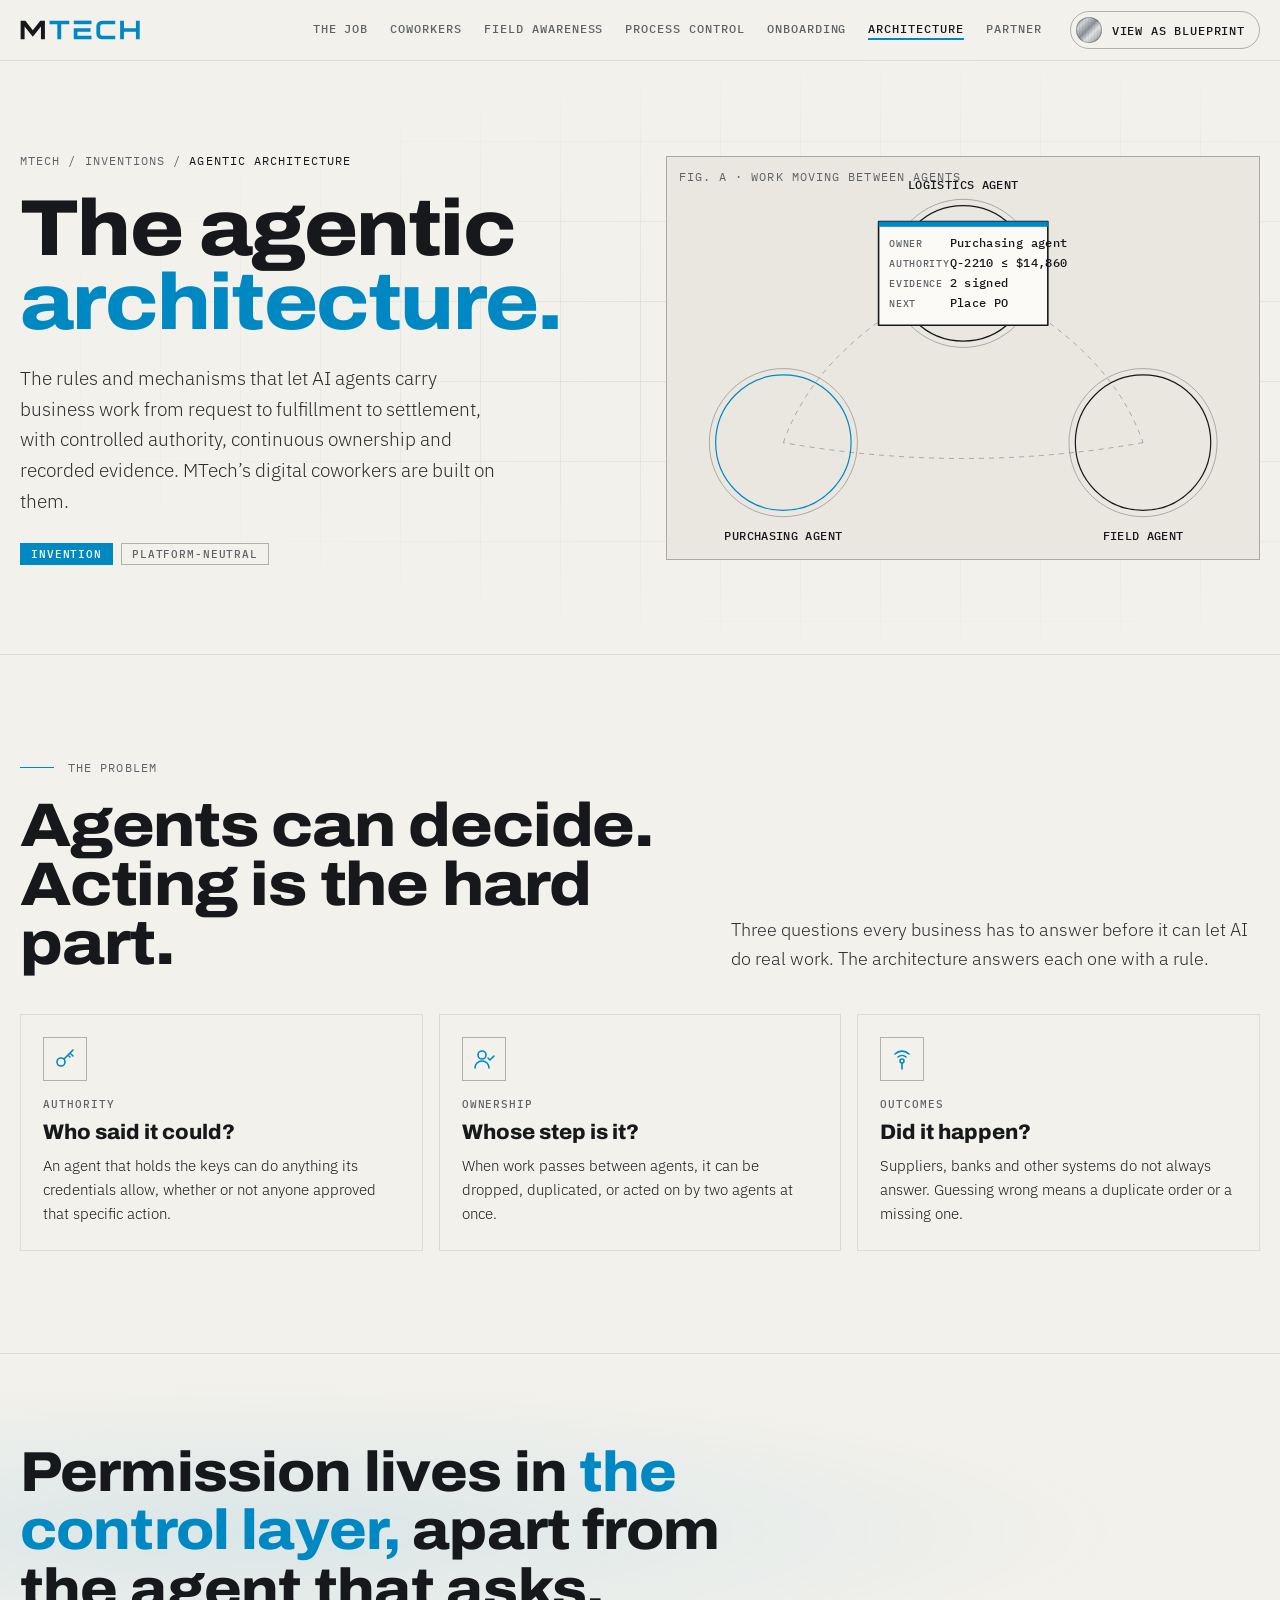
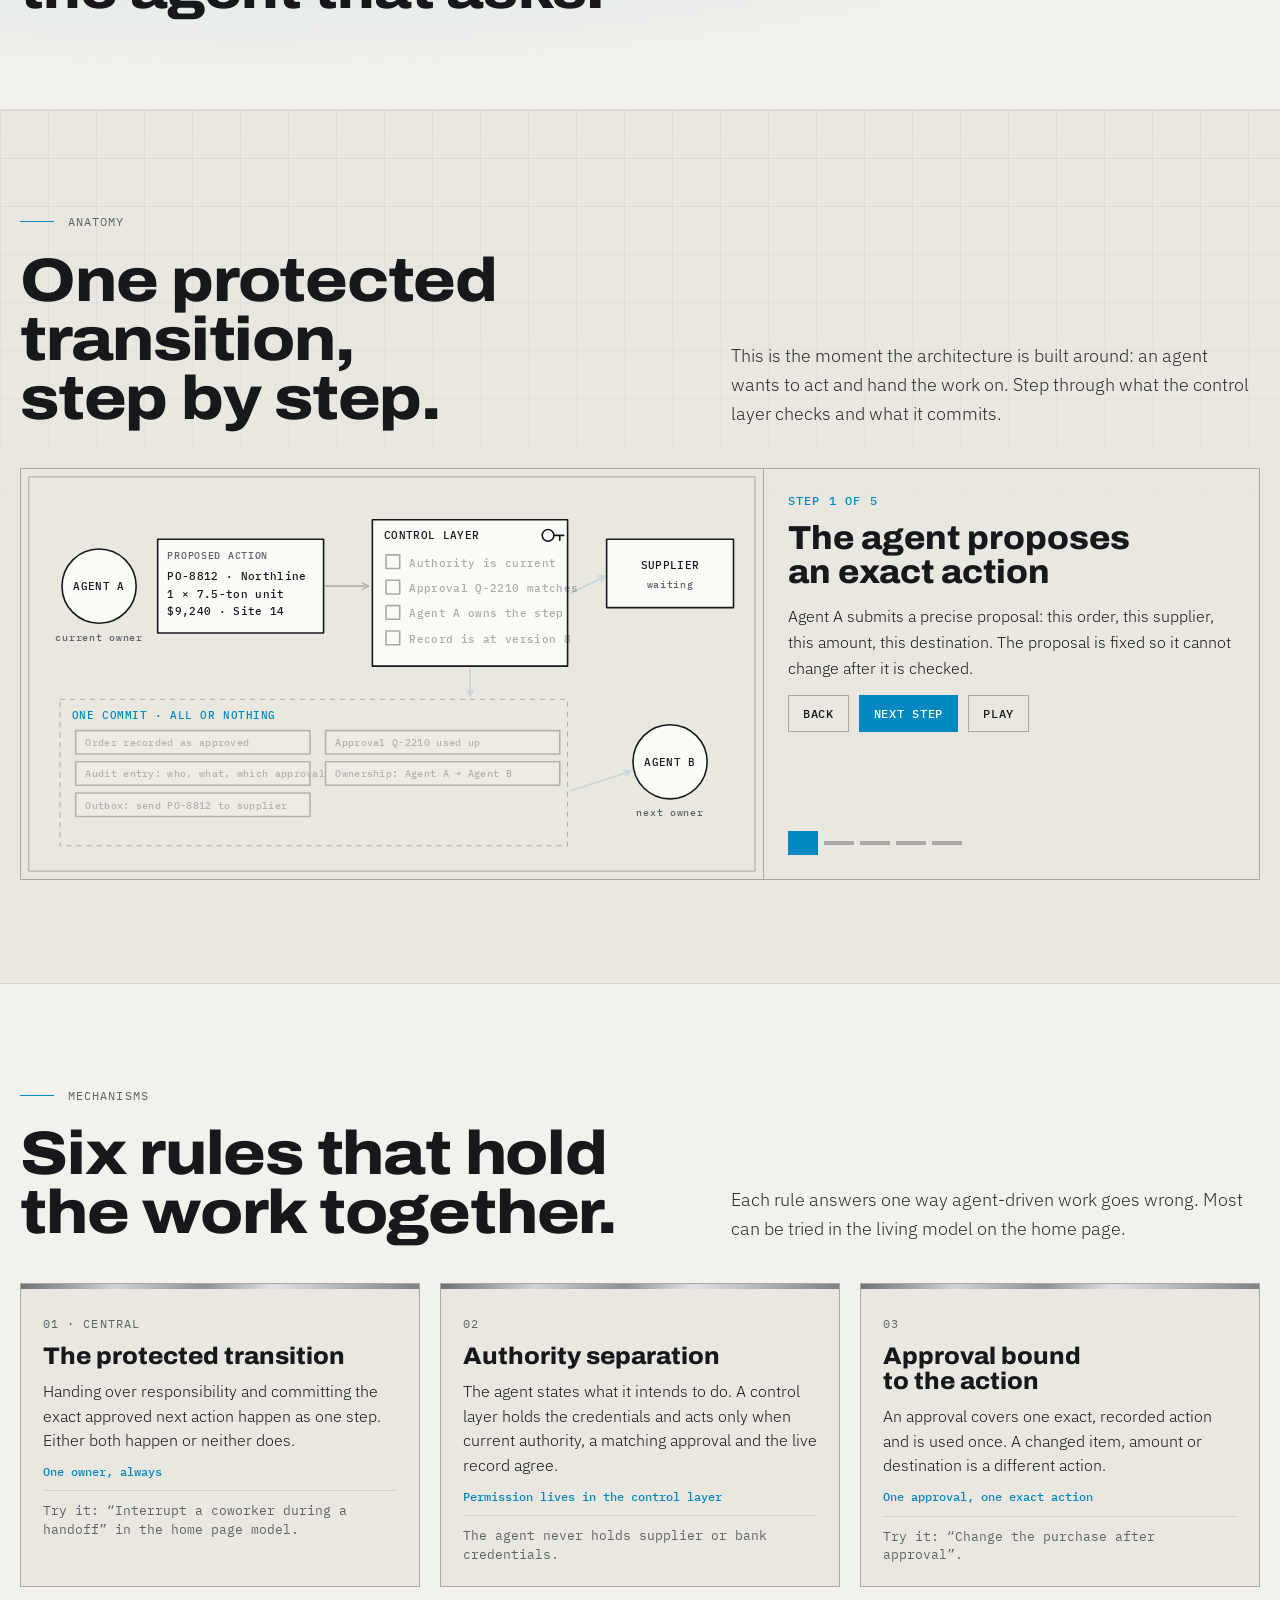
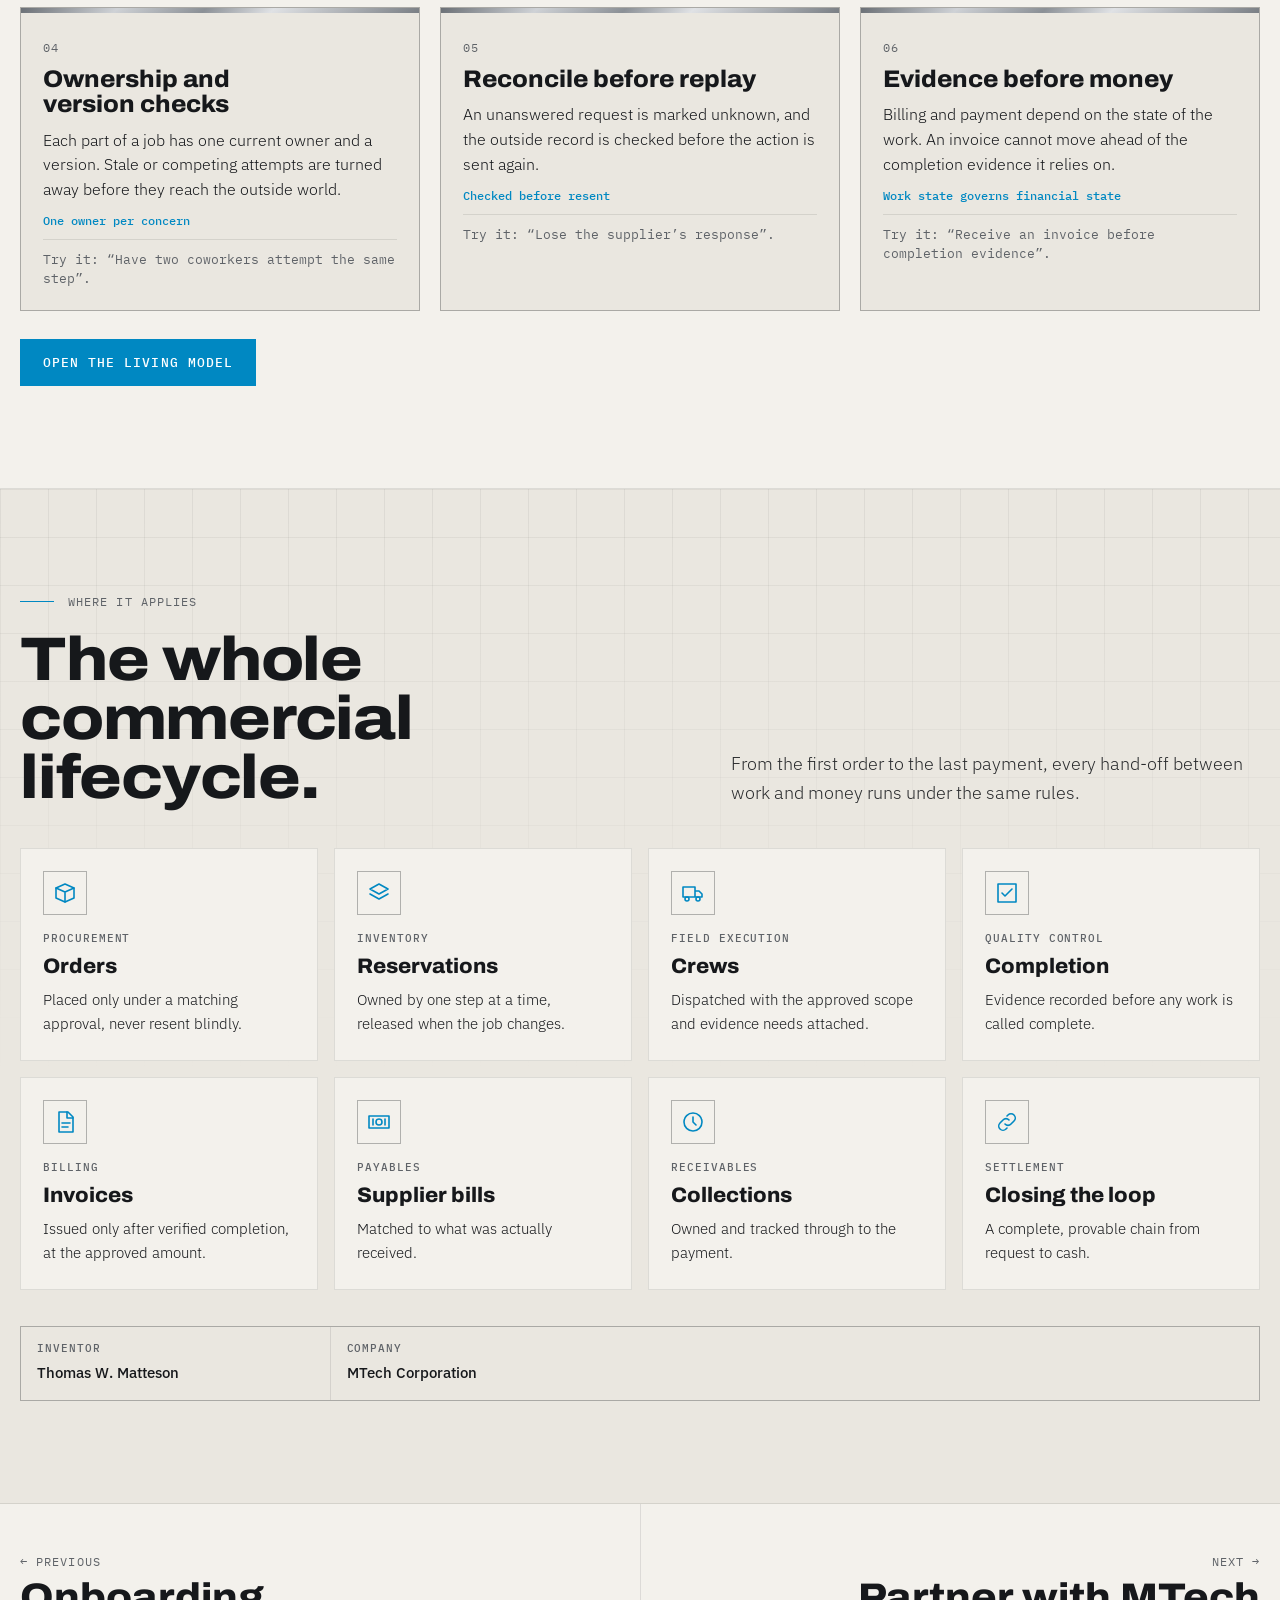
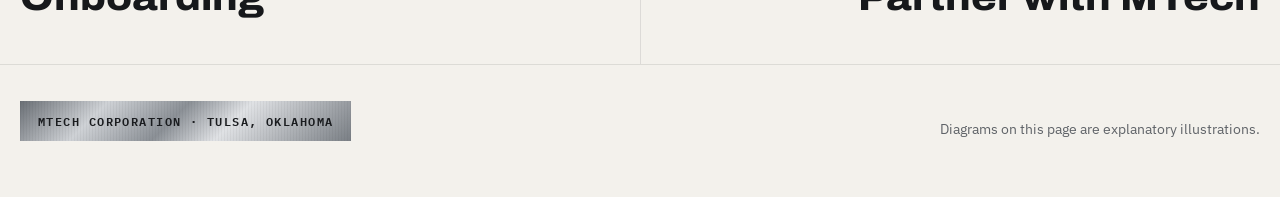
==== commit e08bf1c0: "Tell the full MTech vision: one job, three perspectives - New work.html: intelligence that participa" ====
--- a/architecture.html
+++ b/architecture.html
@@ -36,6 +36,7 @@
   <div class="wrap">
     <a class="mark" href="./"><svg class="logo" viewBox="56 56 1890 314" role="img" aria-label="MTech"><path fill="currentColor" d="M66 66H140L257 215L374 66H447V360H385V160L257 318L128 160V360H66Z"/><g fill="var(--accent)"><path d="M520 66H830V122H703V360H642V122H520Z"/><path d="M900 66H1179V122H900Z"/><path d="M900 185H1163V242H958V304H1179V360H900Z"/><path d="M1345 66H1551V122H1350A35 35 0 0 0 1315 157V269A35 35 0 0 0 1350 304H1551V360H1345A90 90 0 0 1 1255 270V156A90 90 0 0 1 1345 66Z"/><path d="M1628 66H1688V185H1876V66H1936V360H1876V242H1688V360H1628Z"/></g></svg></a>
     <nav aria-label="Primary">
+      <a href="work.html">The job</a>
       <a href="coworkers.html">Coworkers</a>
       <a href="wearables.html">Field awareness</a>
       <a href="process.html">Process control</a>
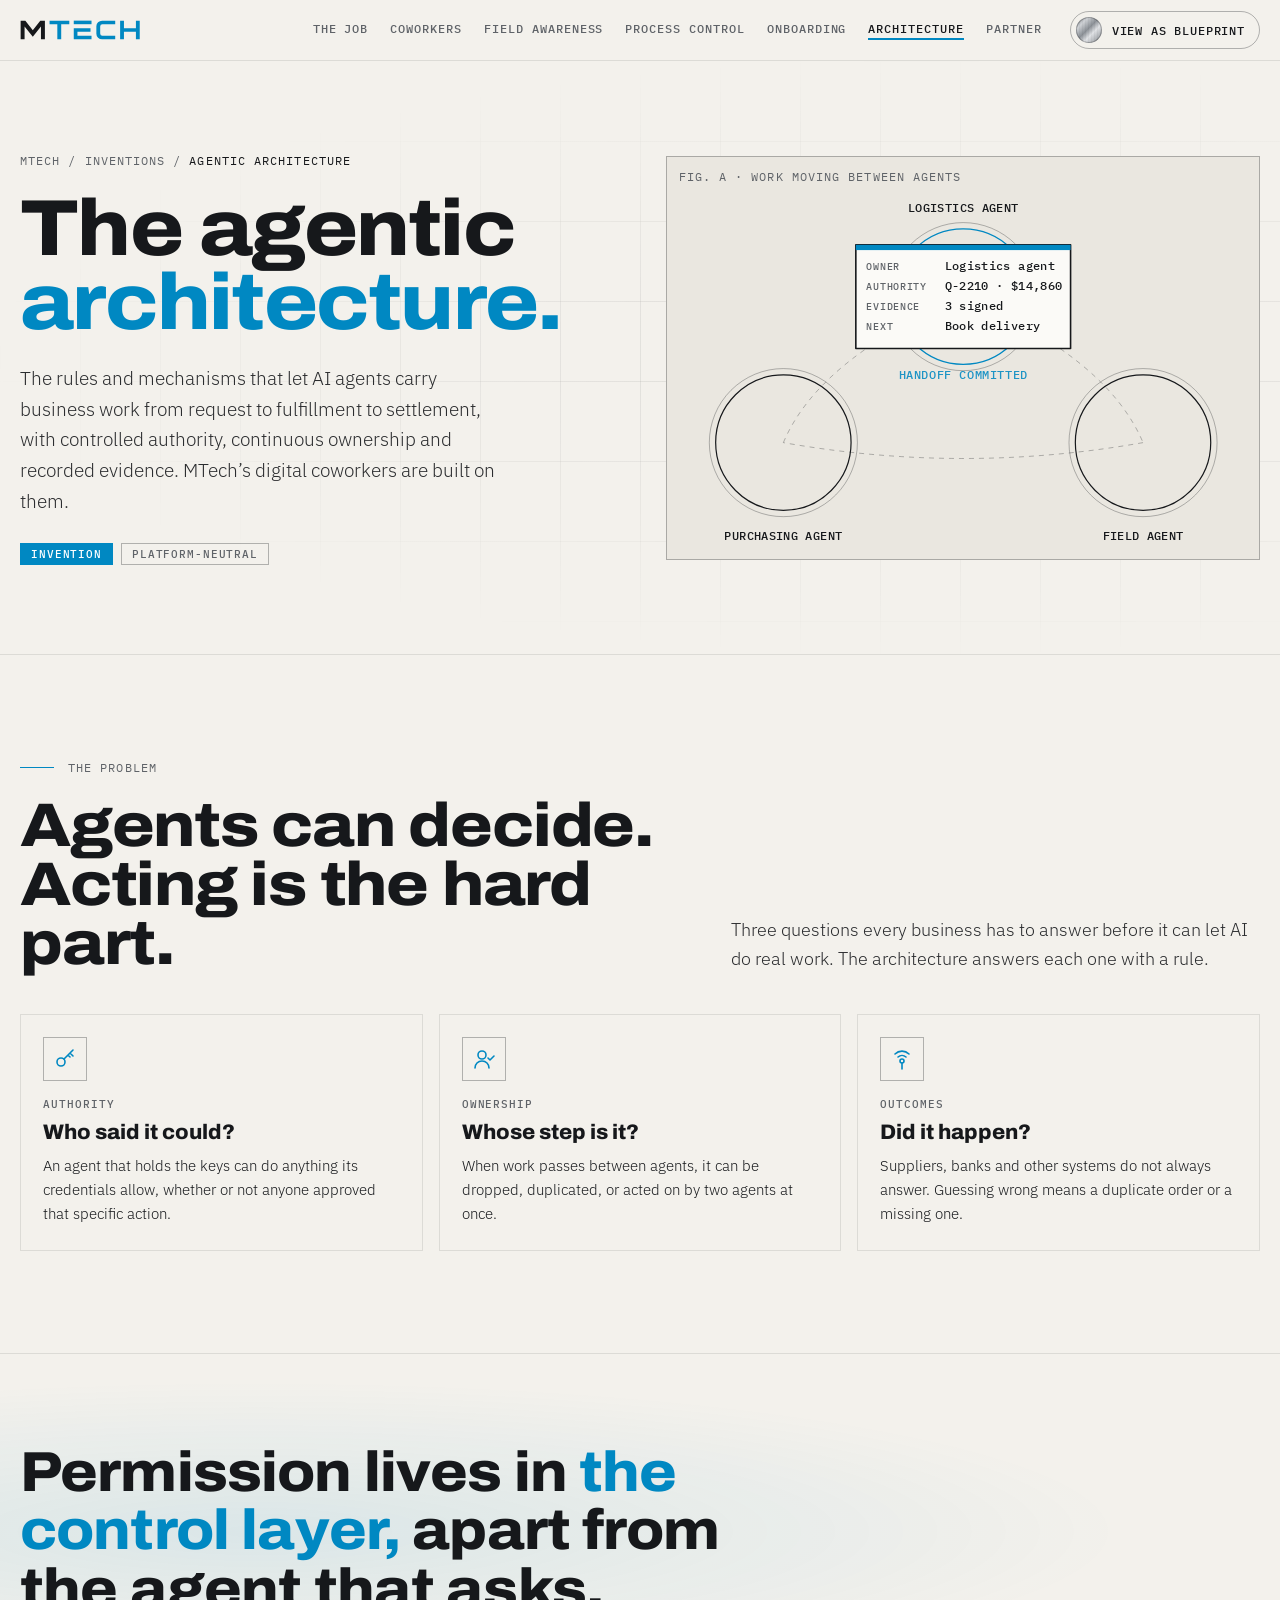
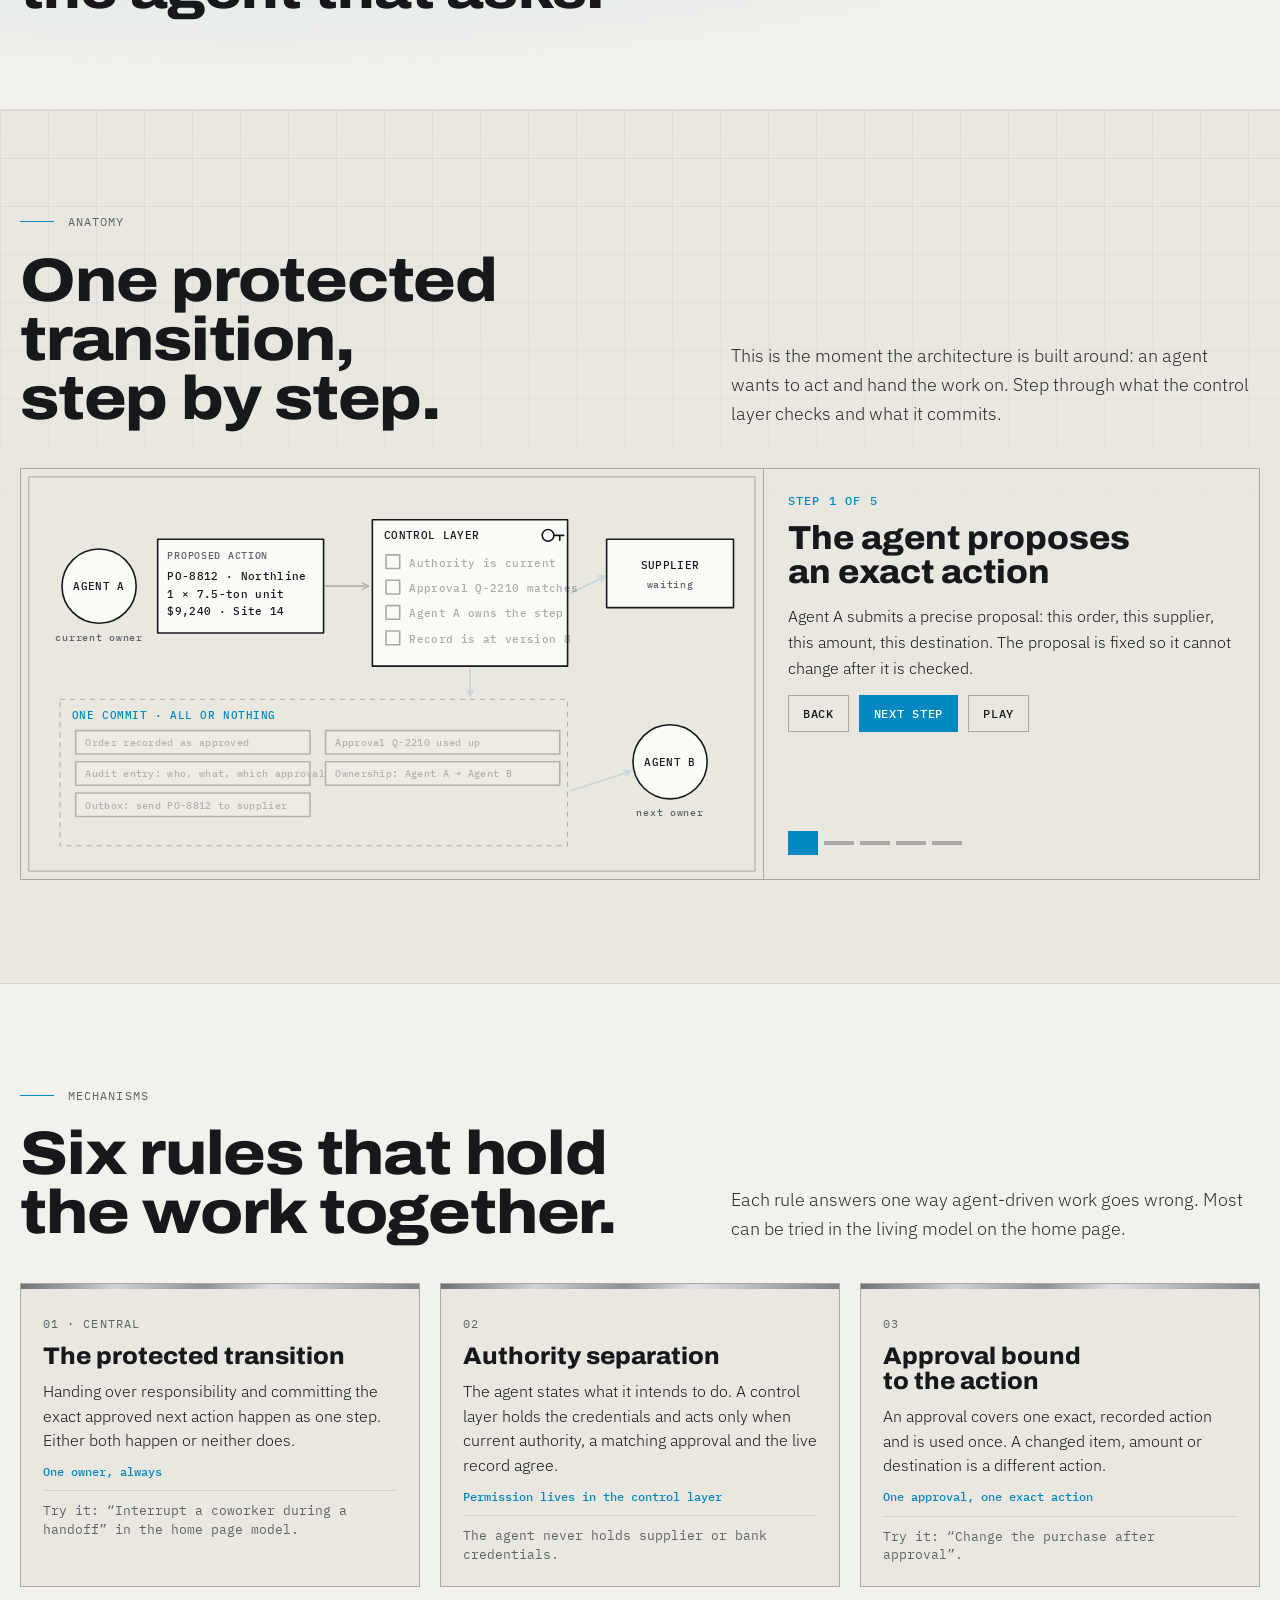
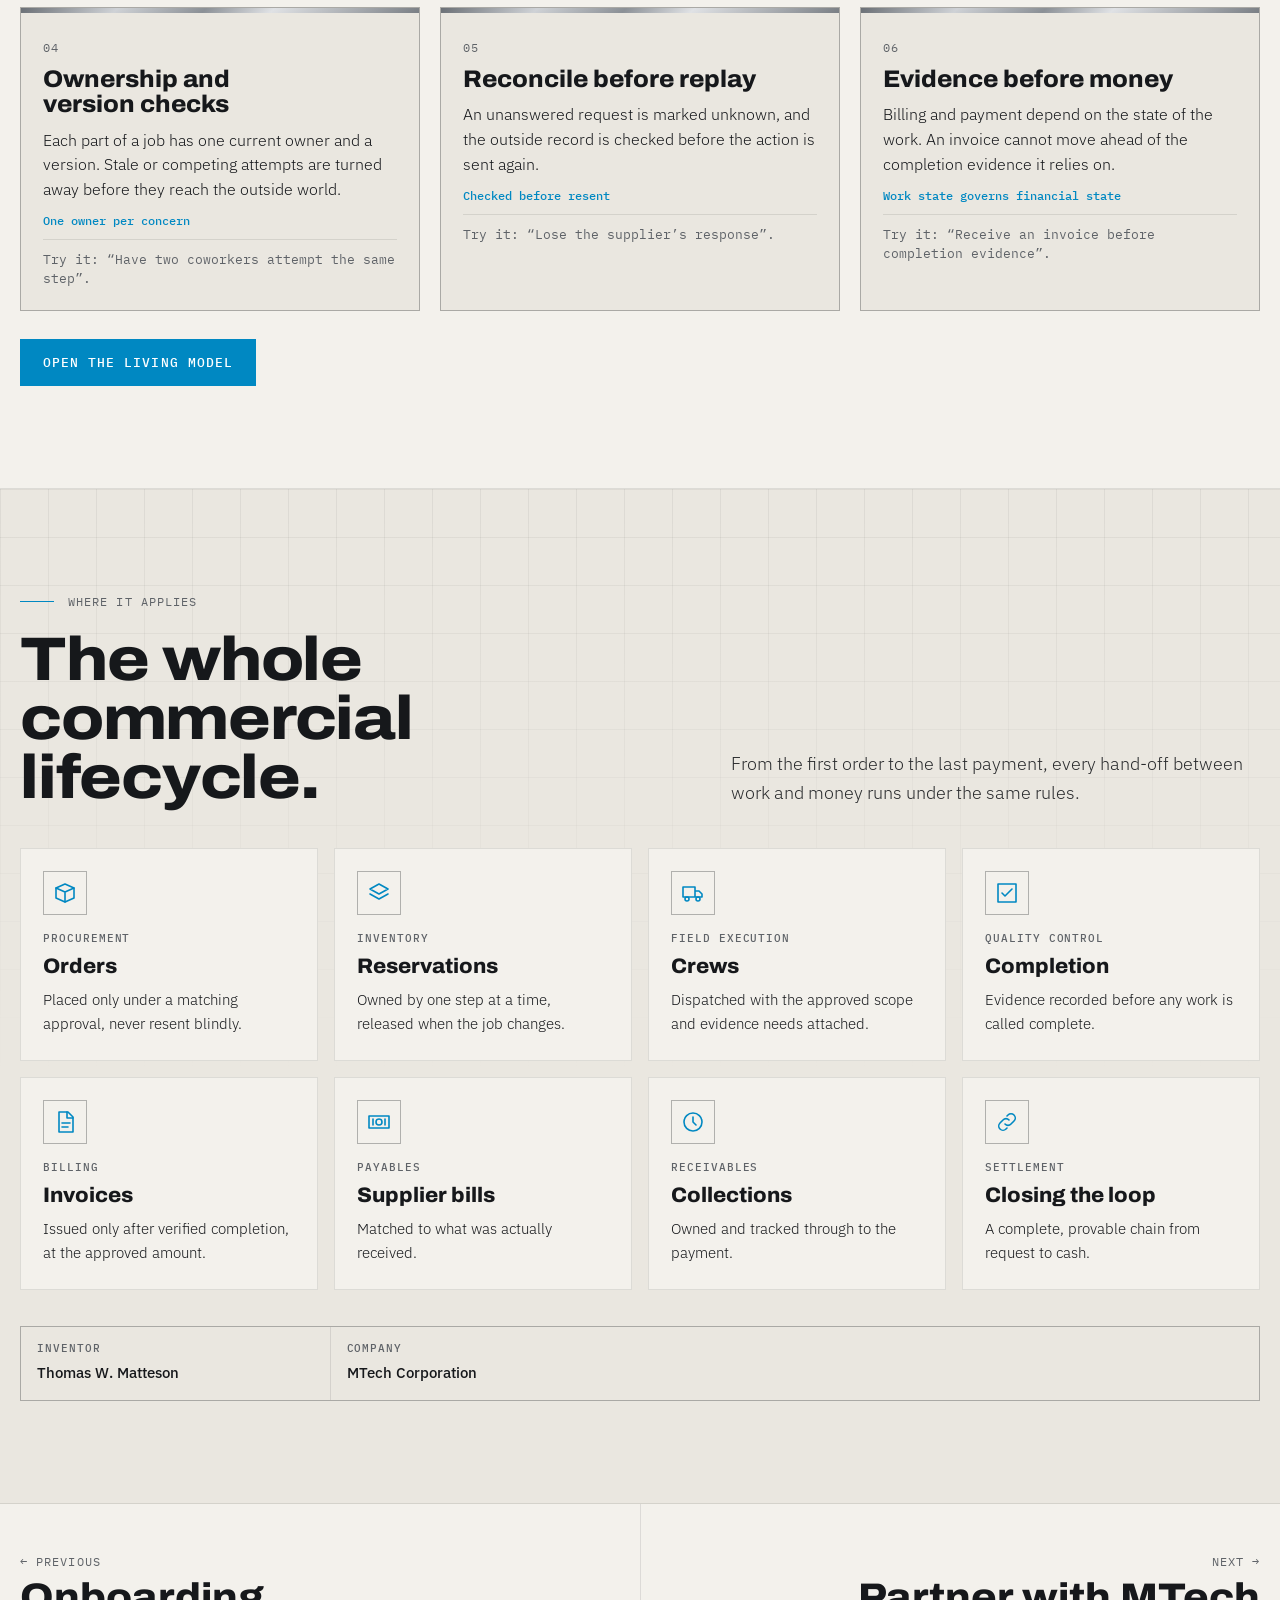
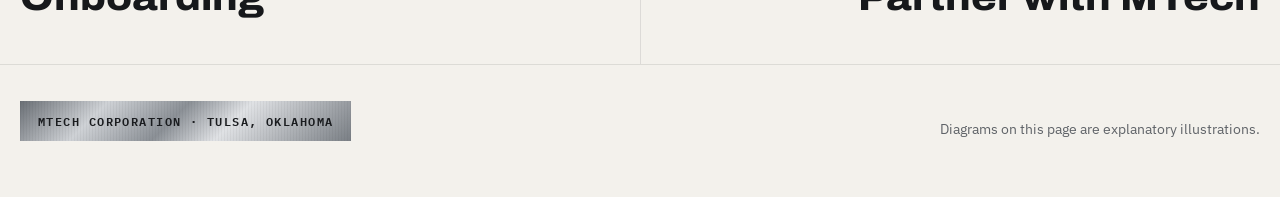
==== commit 52f9c6ce: "Continuous field-to-business walkthrough, chapters, wider coworkers, icons - Field awareness: replac" ====
--- a/architecture.html
+++ b/architecture.html
@@ -4,6 +4,20 @@
 <meta charset="utf-8">
 <meta name="viewport" content="width=device-width,initial-scale=1,viewport-fit=cover">
 <title>MTech Agentic Architecture</title>
+<meta name="description" content="The rules and mechanisms that let AI agents carry business work from request to settlement, with controlled authority, continuous ownership and recorded evidence.">
+<link rel="icon" href="favicon.svg" type="image/svg+xml">
+<link rel="icon" href="favicon-32.png" sizes="32x32" type="image/png">
+<link rel="apple-touch-icon" href="apple-touch-icon.png">
+<meta name="theme-color" content="#15171a">
+<meta property="og:type" content="website">
+<meta property="og:site_name" content="MTech">
+<meta property="og:title" content="MTech Agentic Architecture">
+<meta property="og:description" content="The rules and mechanisms that let AI agents carry business work from request to settlement, with controlled authority, continuous ownership and recorded evidence.">
+<meta property="og:url" content="https://matteson.io/architecture.html">
+<meta property="og:image" content="https://matteson.io/og-image.png">
+<meta property="og:image:width" content="1200">
+<meta property="og:image:height" content="630">
+<meta name="twitter:card" content="summary_large_image">
 <link rel="preconnect" href="https://fonts.googleapis.com">
 <link rel="preconnect" href="https://fonts.gstatic.com" crossorigin>
 <link rel="stylesheet" href="https://fonts.googleapis.com/css2?family=Archivo:wdth,wght@62..125,300..900&family=IBM+Plex+Mono:wght@400;500;600&family=IBM+Plex+Sans:wght@300;400;500;600&display=swap">
@@ -160,23 +174,23 @@
 /* hero: capsule handed from agent to agent around a loop */
 (function(){
   var svg=$('#hero');
-  var N=[{p:[110,270],n:'Purchasing',next:'Place PO'},{p:[280,110],n:'Logistics',next:'Book delivery'},{p:[450,270],n:'Field',next:'Dispatch crew'}];
+  var N=[{p:[110,270],n:'Purchasing',next:'Place PO'},{p:[280,132],n:'Logistics',next:'Book delivery'},{p:[450,270],n:'Field',next:'Dispatch crew'}];
   var c=[280,220],paths=[];
   for(var i=0;i<3;i++){var a=N[i].p,b=N[(i+1)%3].p,mx=(a[0]+b[0])/2,my=(a[1]+b[1])/2,qx=mx+(mx-c[0])*.6,qy=my+(my-c[1])*.6;
     paths.push(S('path',{d:'M'+a[0]+' '+a[1]+' Q'+qx+' '+qy+' '+b[0]+' '+b[1],class:'thin dash'},svg))}
   var rings=N.map(function(n){var g=S('g',{},svg);S('circle',{cx:n.p[0],cy:n.p[1],r:70,class:'thin'},g);var r=S('circle',{cx:n.p[0],cy:n.p[1],r:64,class:'ln',style:'stroke-width:1.2'},g);
     T(n.n.toUpperCase()+' AGENT',{x:n.p[0],y:n.p[1]+(n.p[1]<200?-80:92),class:'lblf',style:'text-anchor:middle'},g);return r});
   var flash=T('HANDOFF COMMITTED',{class:'lbla',style:'text-anchor:middle;opacity:0'},svg);
-  var cap=MT.capsule(svg,160,[['OWNER',''],['AUTHORITY','Q-2210 ≤ $14,860'],['EVIDENCE',''],['NEXT','']]);
+  var cap=MT.capsule(svg,200,[['OWNER','Purchasing agent'],['AUTHORITY','Q-2210 · $14,860'],['EVIDENCE','4 signed'],['NEXT','Dispatch crew']]);
   var PER=3.4,MOVE=1.9;
   MT.loop(svg,function(t,still){
     if(still)t=MOVE+.3;
     var k=Math.floor(t/PER),seg=k%3,loc=t-k*PER,dst=(seg+1)%3,arrived=loc>=MOVE,e=MT.ease(MT.clamp(loc/MOVE));
     var p=paths[seg],pt=p.getPointAtLength(p.getTotalLength()*e),at=arrived?dst:seg;
     cap.g.setAttribute('transform','translate('+pt.x+' '+pt.y+')');
-    cap.vals[0].textContent=N[at].n+' agent';cap.vals[2].textContent=(k+2+(arrived?1:0))+' signed';cap.vals[3].textContent=N[at].next;
+    cap.vals[0].textContent=N[at].n+' agent';cap.vals[2].textContent=(k+2+(arrived?1:0))+' signed';cap.vals[3].textContent=N[at].next;cap.fit();
     rings.forEach(function(r,i){r.setAttribute('class',i===at?'acc':'ln')});
-    var d=N[dst].p;flash.setAttribute('x',d[0]);flash.setAttribute('y',d[1]+(d[1]<200?-96:-80));flash.style.opacity=arrived?String(1-MT.clamp((loc-MOVE)/(PER-MOVE))*.7):'0';
+    var d=N[dst].p;flash.setAttribute('x',d[0]);flash.setAttribute('y',d[1]+(d[1]<200?78:-66));flash.style.opacity=arrived?String(1-MT.clamp((loc-MOVE)/(PER-MOVE))*.7):'0';
   });
 })();
 
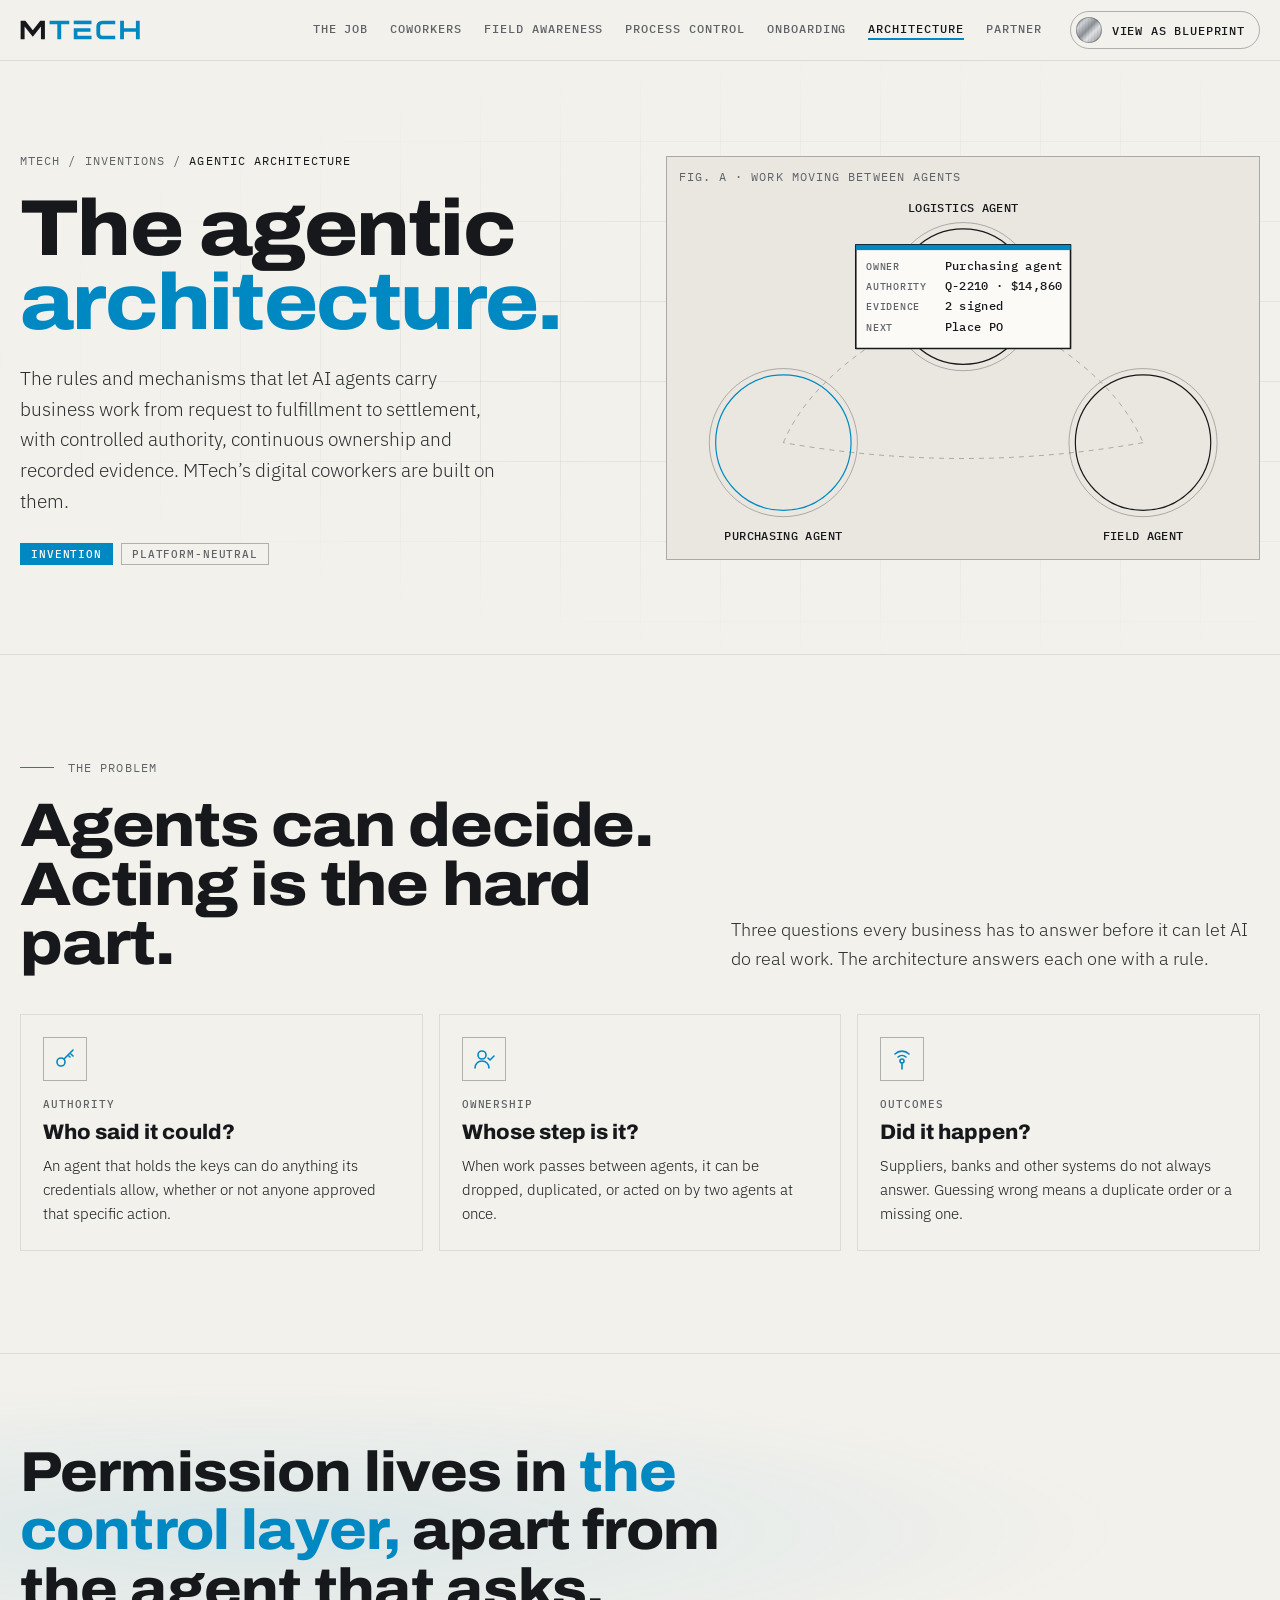
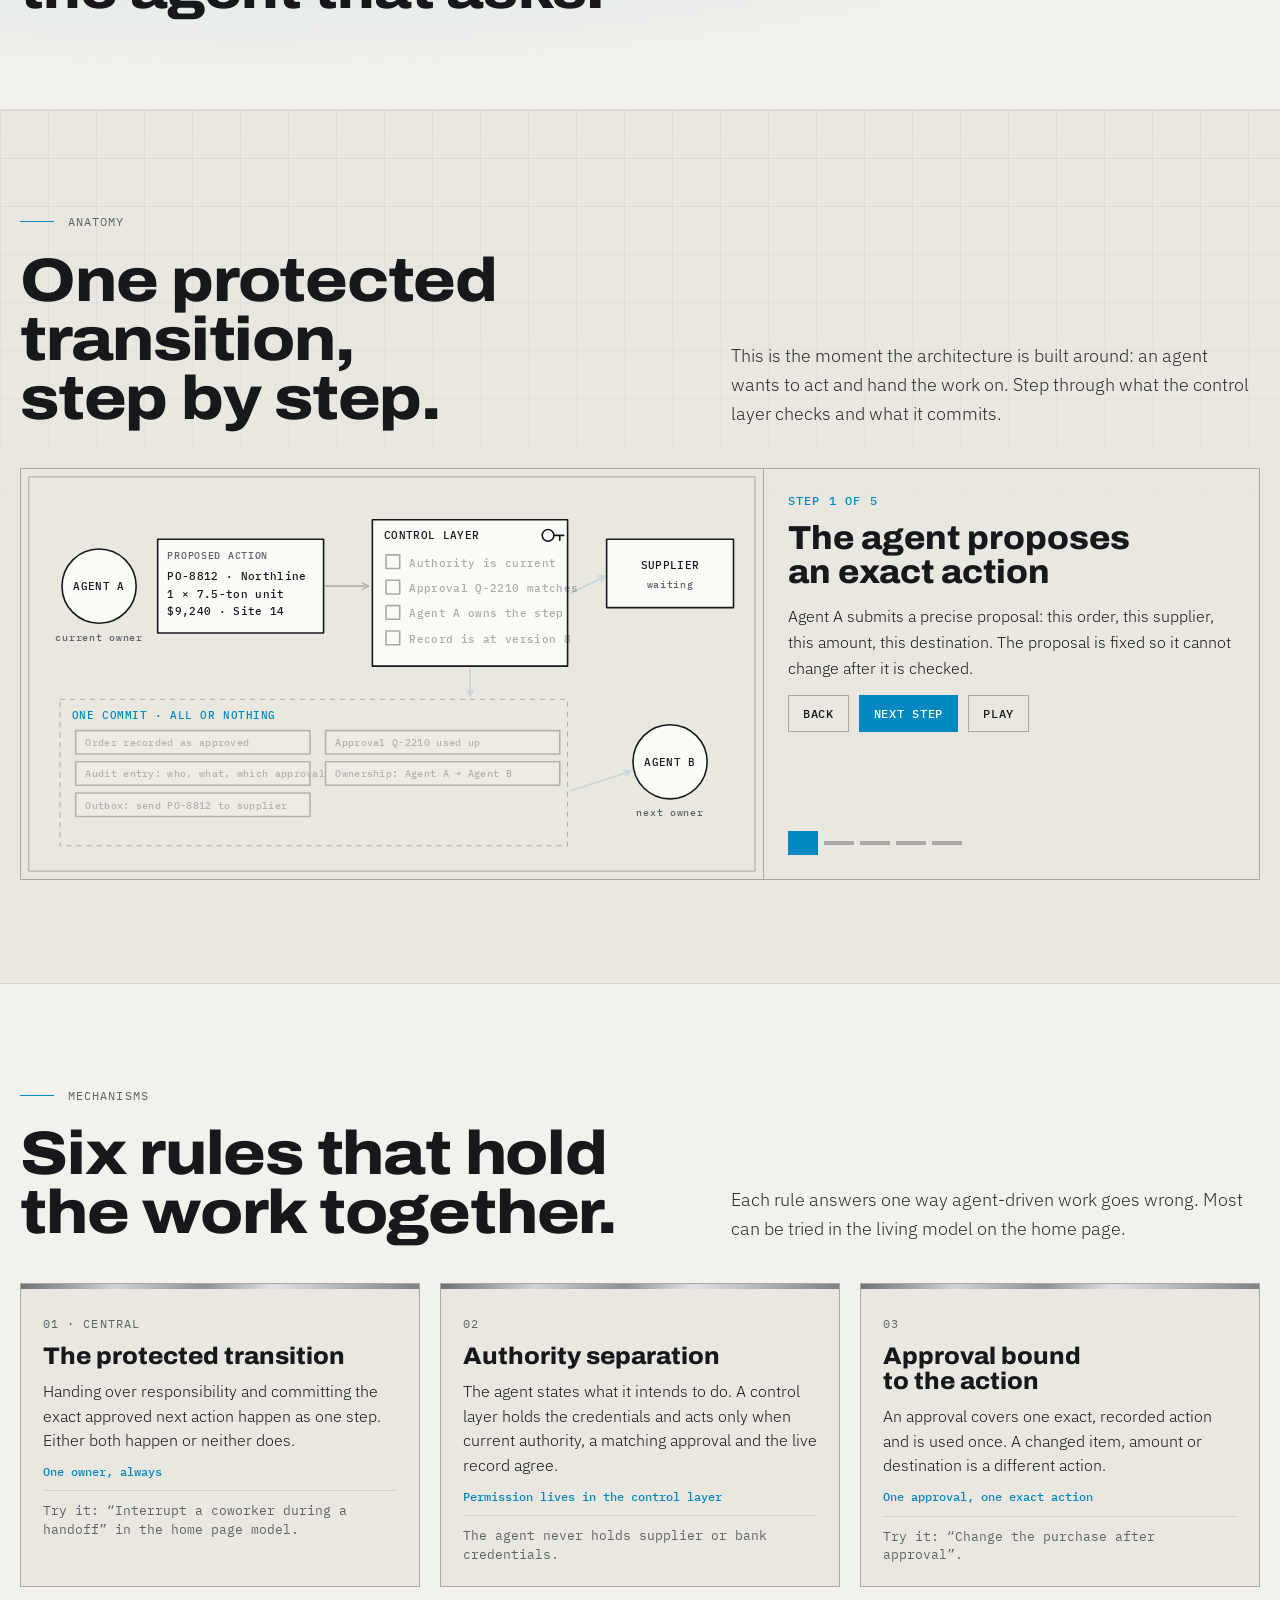
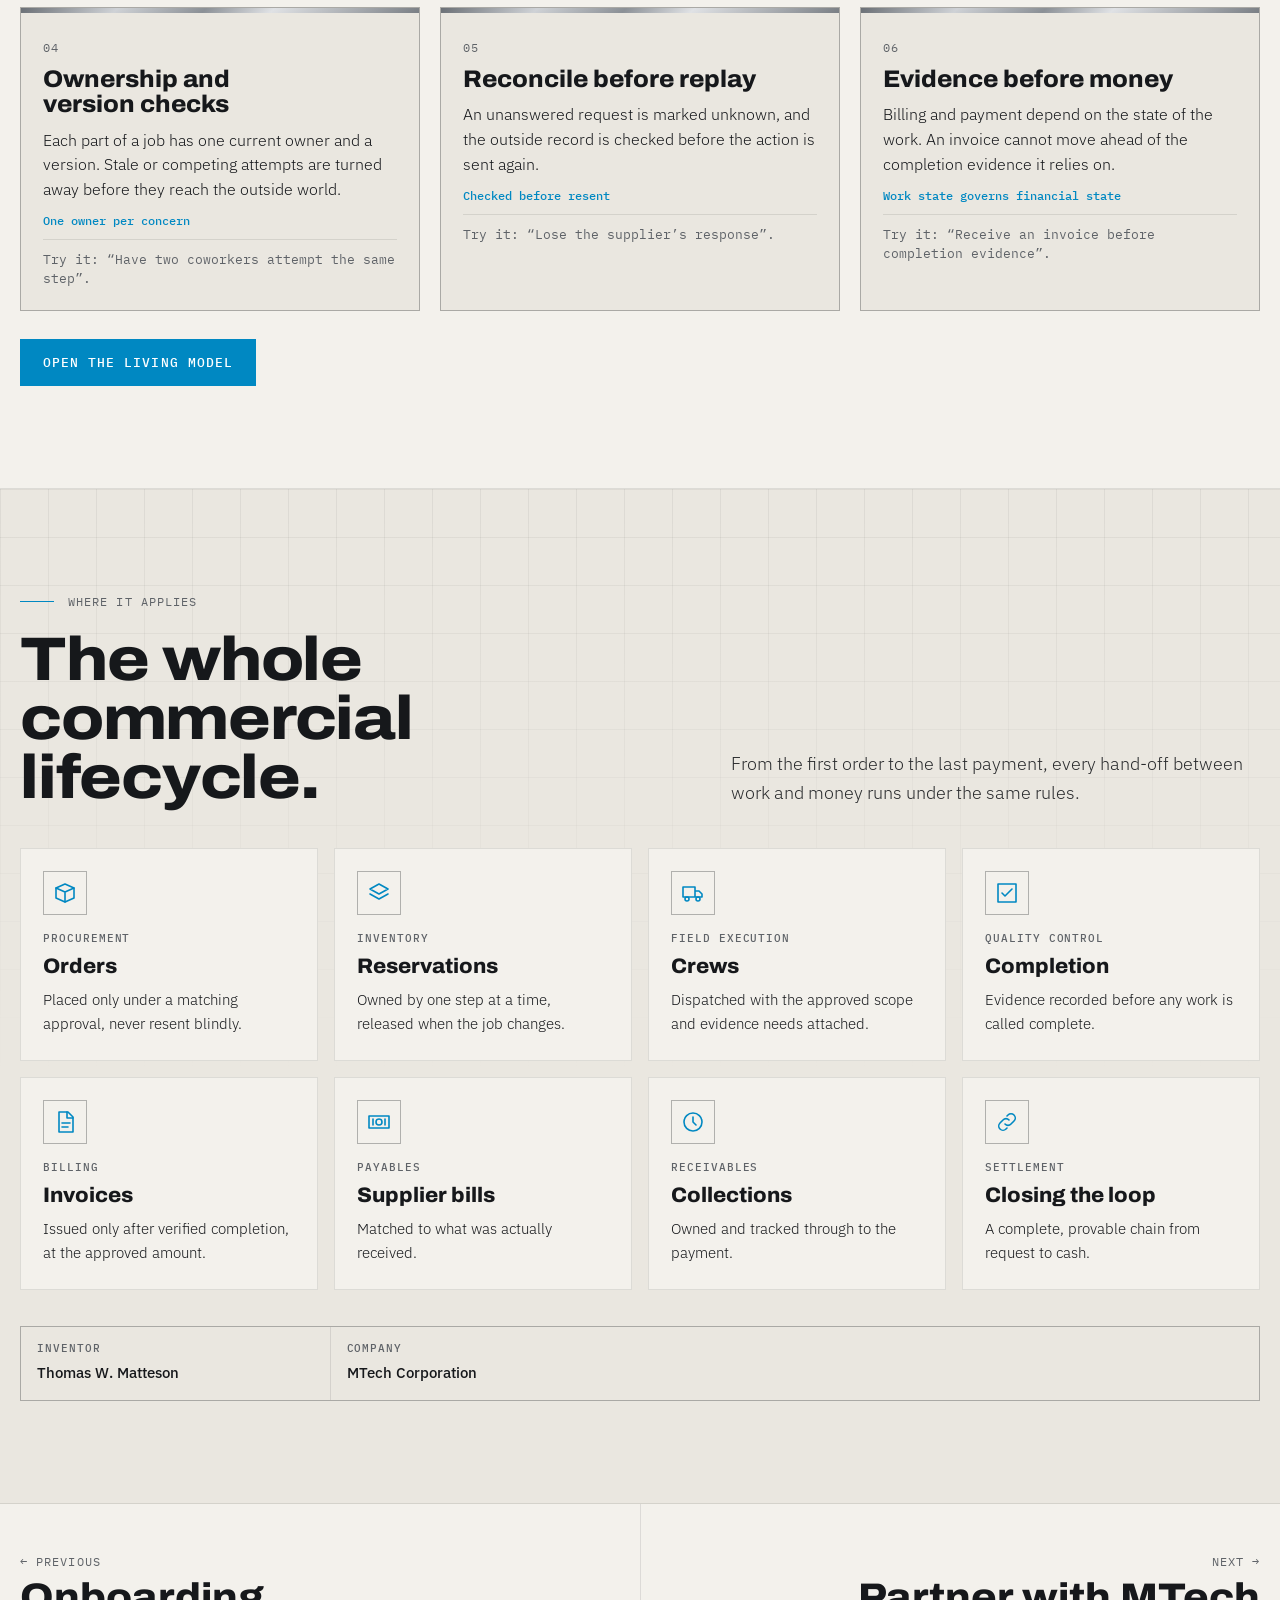
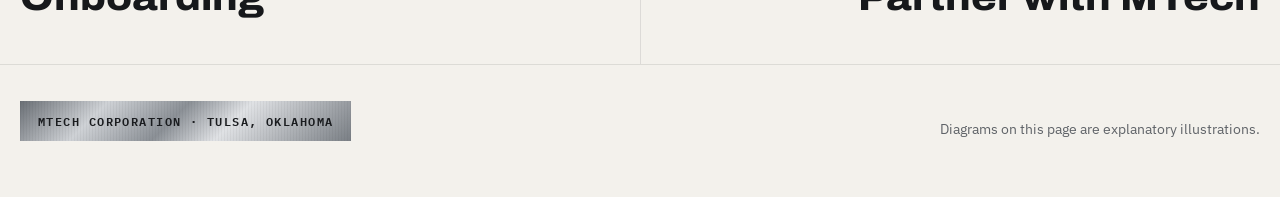
==== commit 7540a965: "Mobile pass: comfortable tap targets, tighter hero, lighter 3D - Phones: buttons, chapter controls, " ====
--- a/architecture.html
+++ b/architecture.html
@@ -32,6 +32,7 @@
 .anat p{font-weight:300;font-size:16px}
 .anat .dots{display:flex;gap:6px;margin-top:auto}
 .anat .dots button{width:30px;height:24px;border:0;padding:10px 0;background:var(--line);background-clip:content-box}
+@media(max-width:640px){.anat .dots button{width:40px;height:40px;padding:18px 0}}
 .anat .dots button[aria-current="step"]{background:var(--accent)}
 @media(max-width:900px){.anat{grid-template-columns:1fr}.anat svg{min-width:600px}.anatv{border-right:0;border-bottom:1px solid var(--line)}}
 .mgrid{display:grid;grid-template-columns:repeat(3,minmax(0,1fr));gap:20px;margin-top:40px}
--- a/site.css
+++ b/site.css
@@ -200,3 +200,5 @@
 @media(max-width:760px){.vs{grid-template-columns:1fr}.vs>div+div{border-left:0;border-top:1px solid var(--line)}}
 @keyframes in{from{opacity:0;transform:translateY(4px)}}
 @media(prefers-reduced-motion:reduce){html{scroll-behavior:auto}*{transition-duration:.01ms!important;animation:none!important}}
+/* phones: comfortable tap targets */
+@media(max-width:640px){.sbtn{min-height:40px}.crumbs a{display:inline-block;padding:10px 0}}
